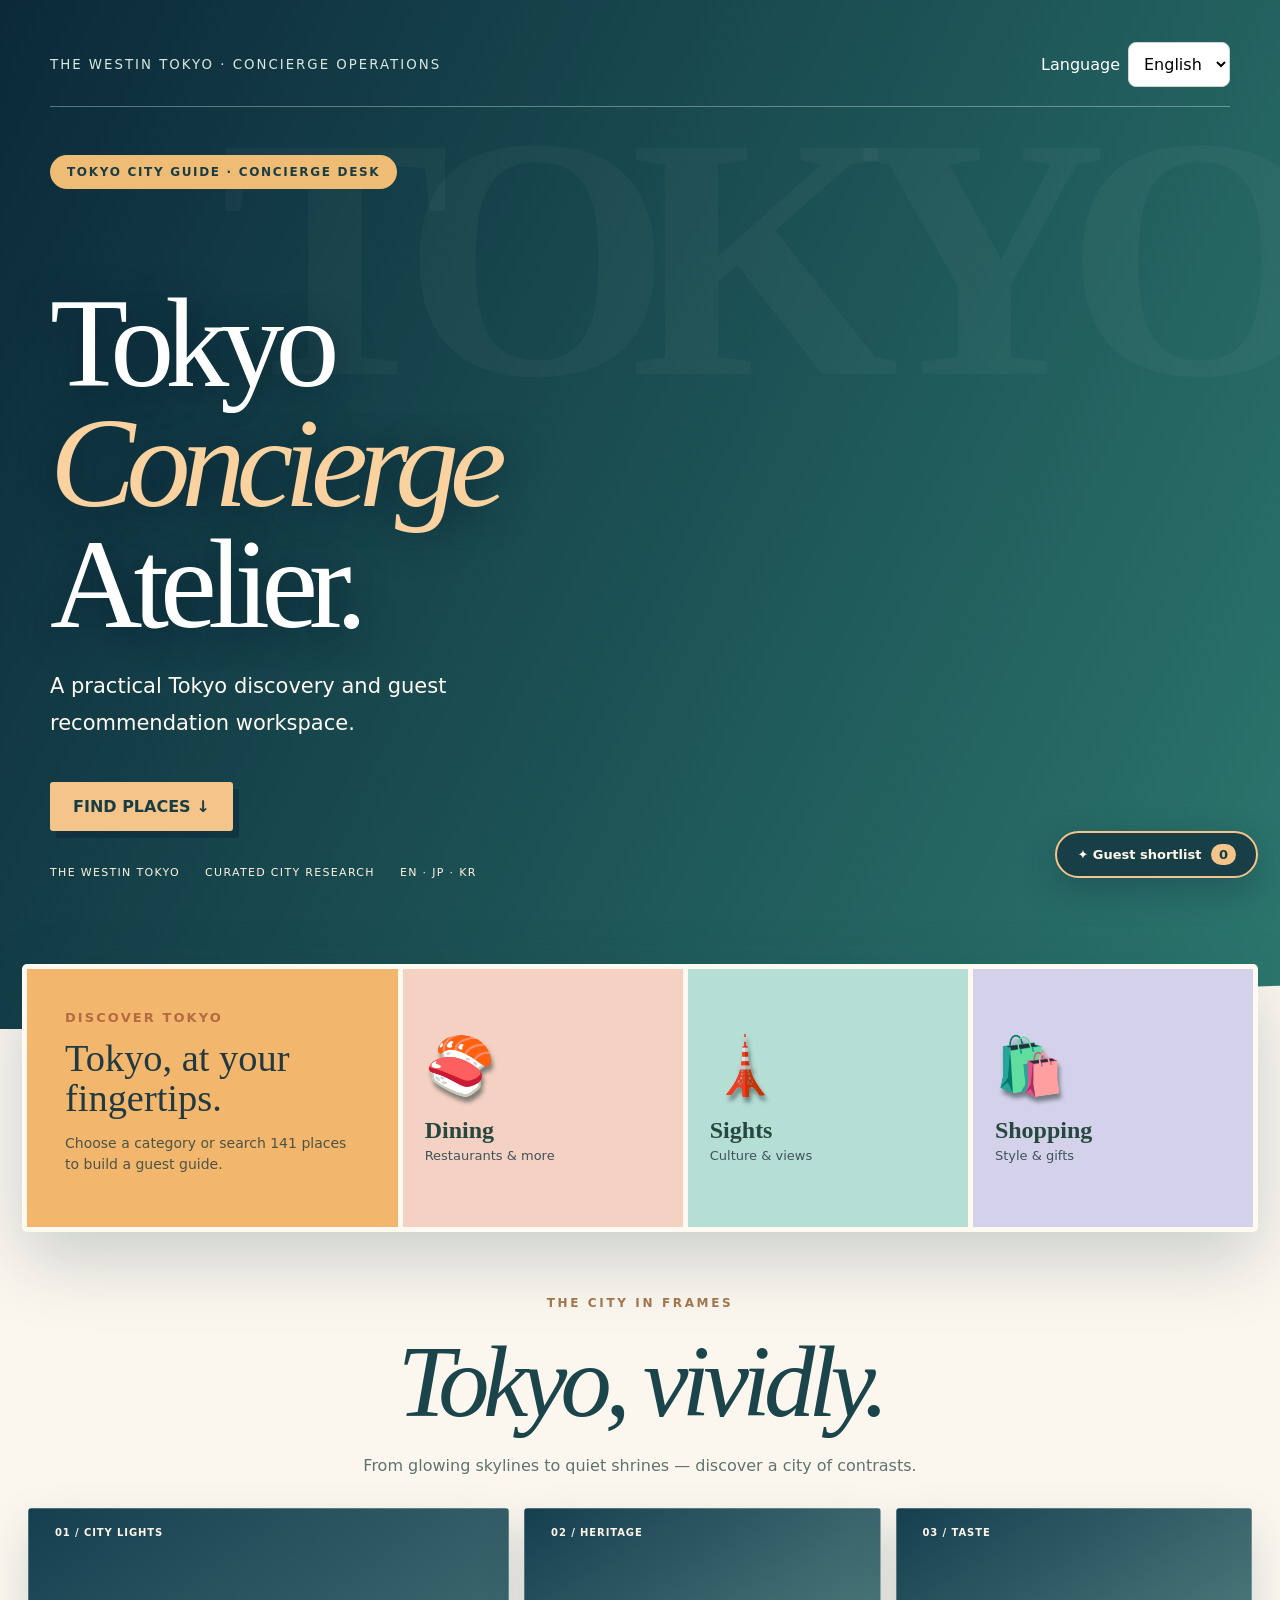
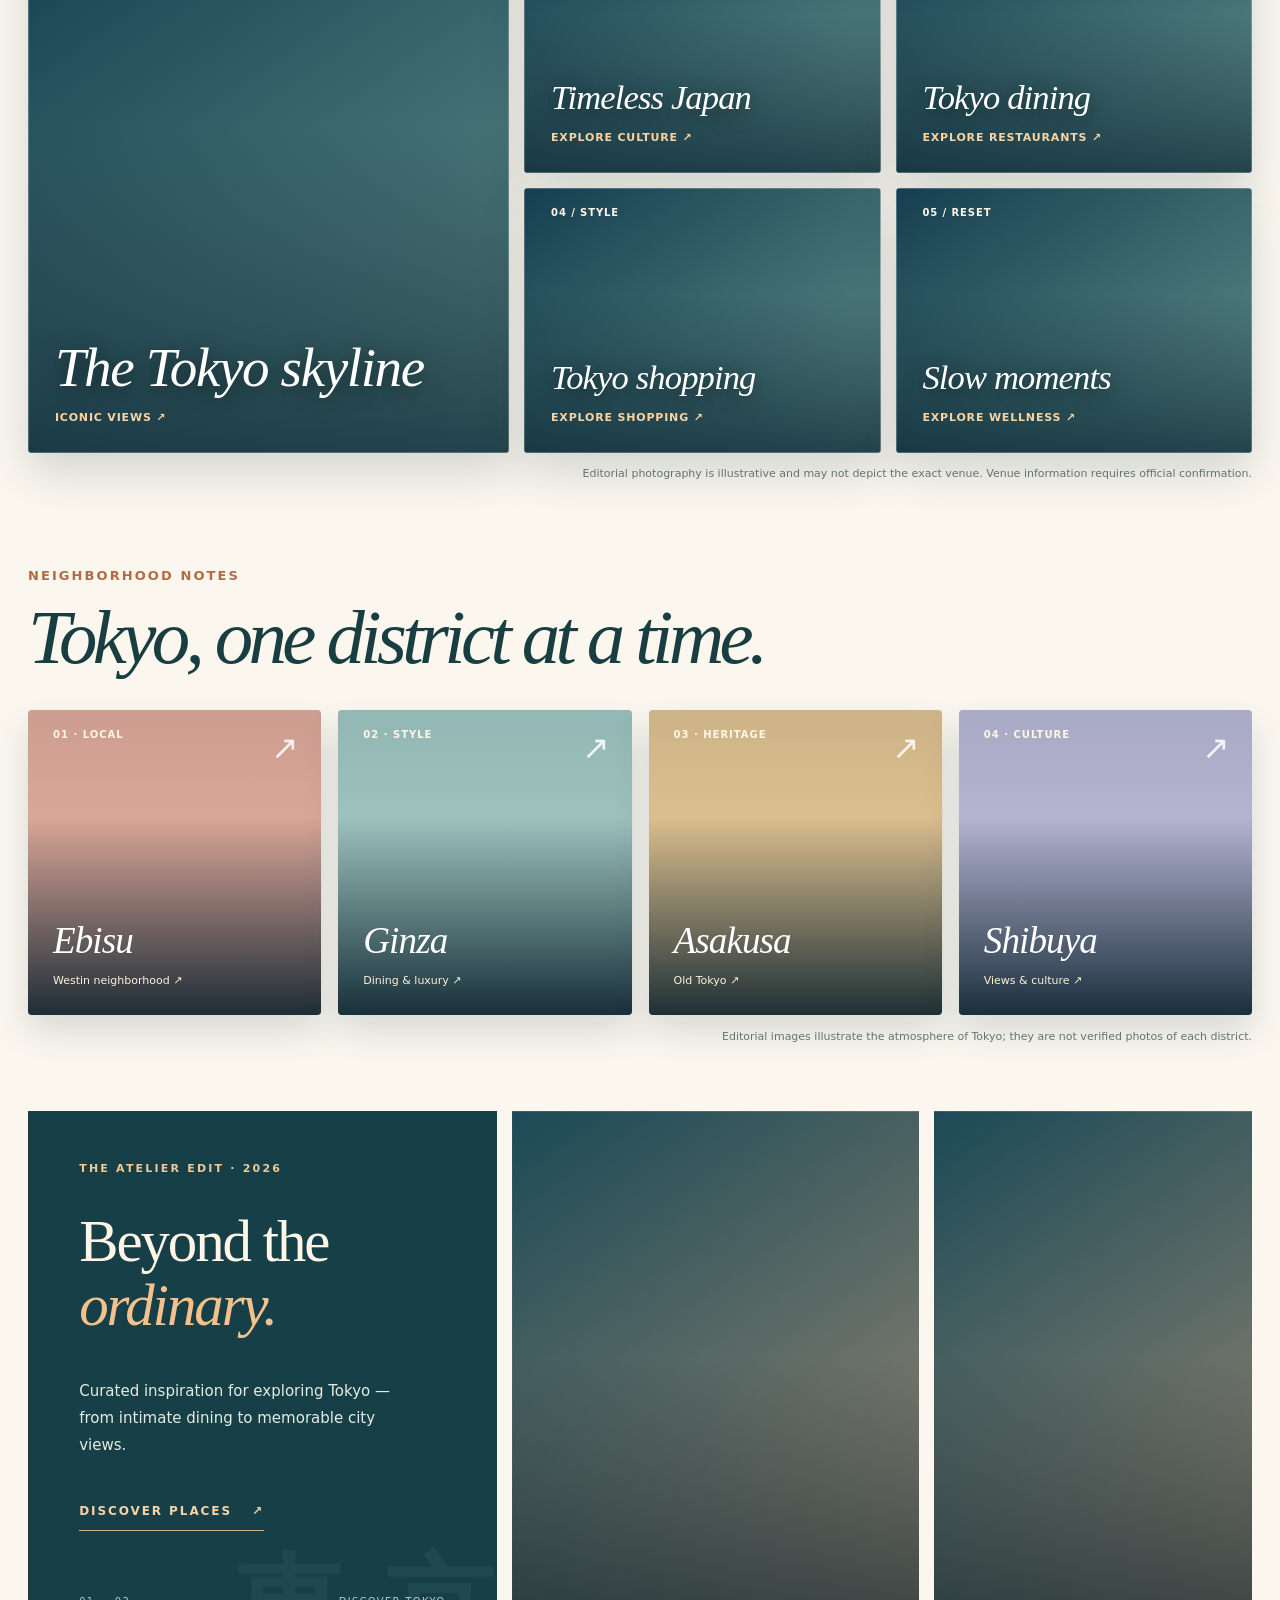
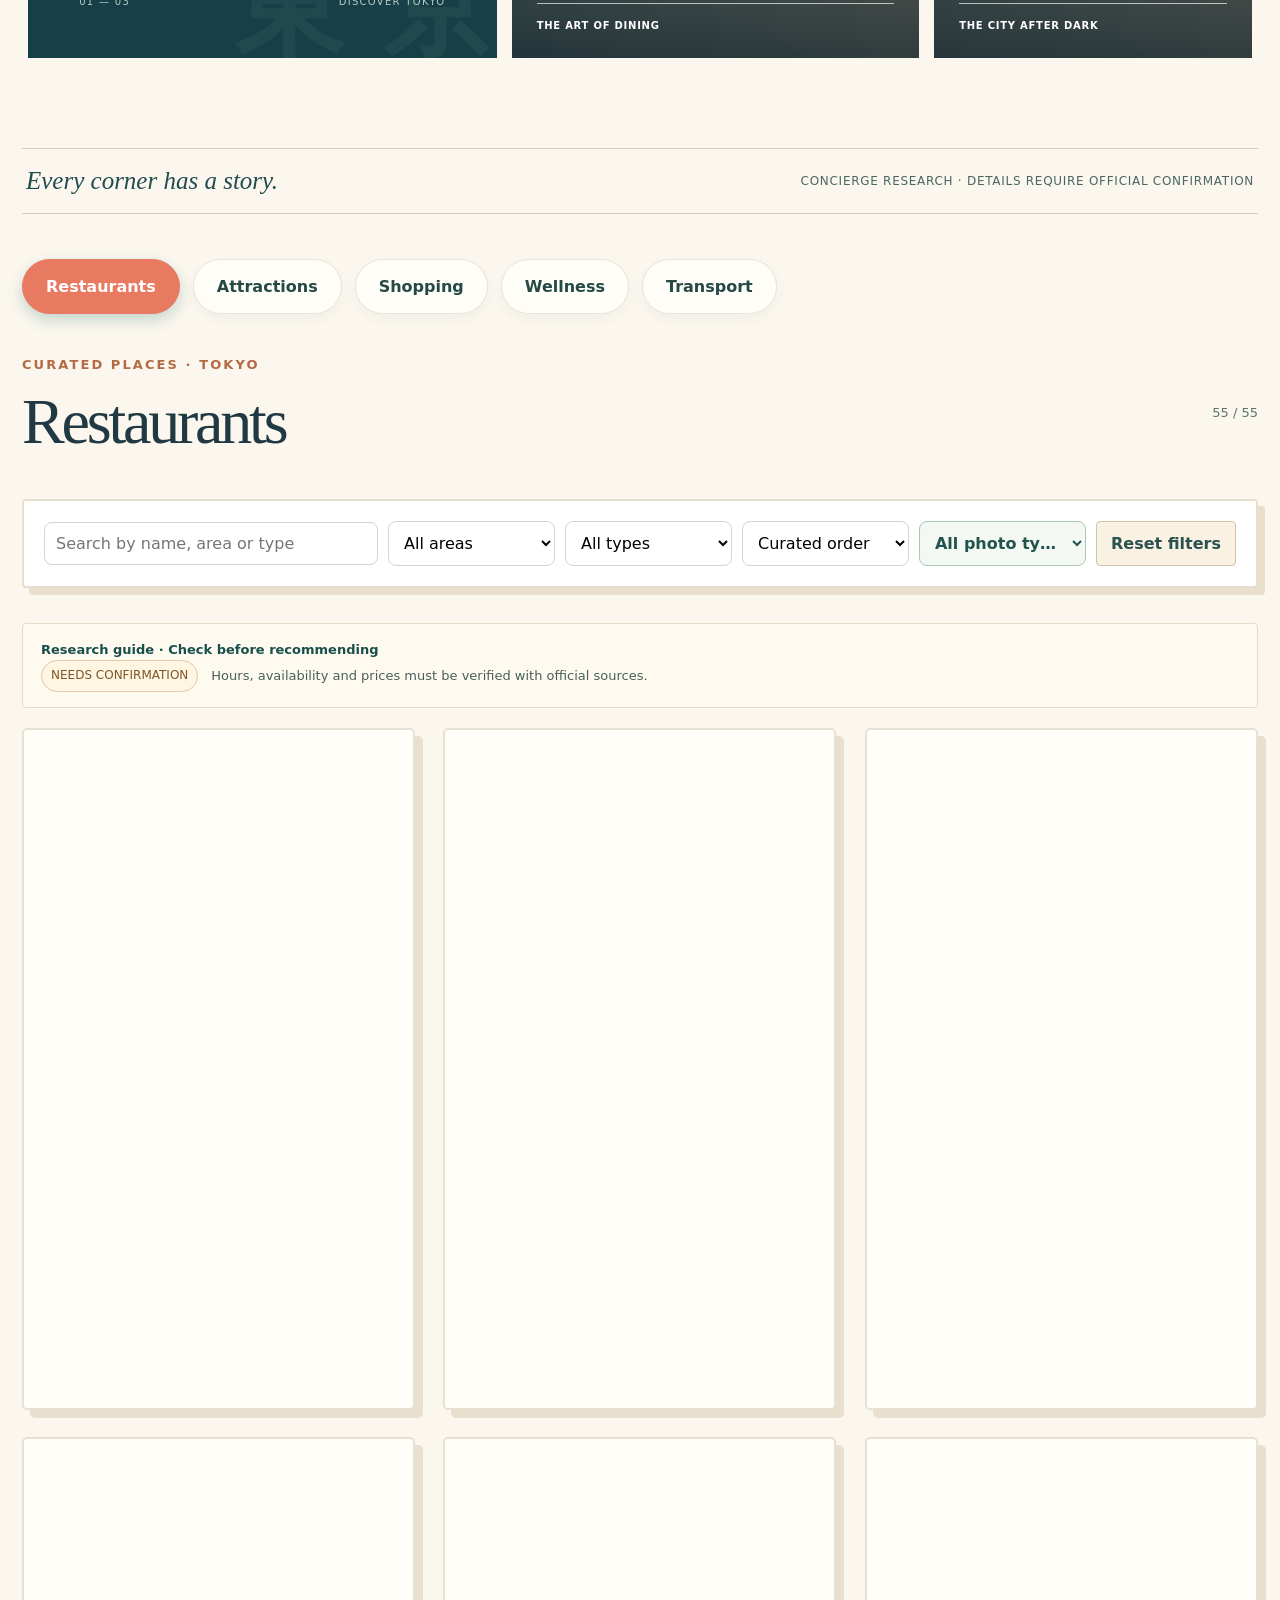
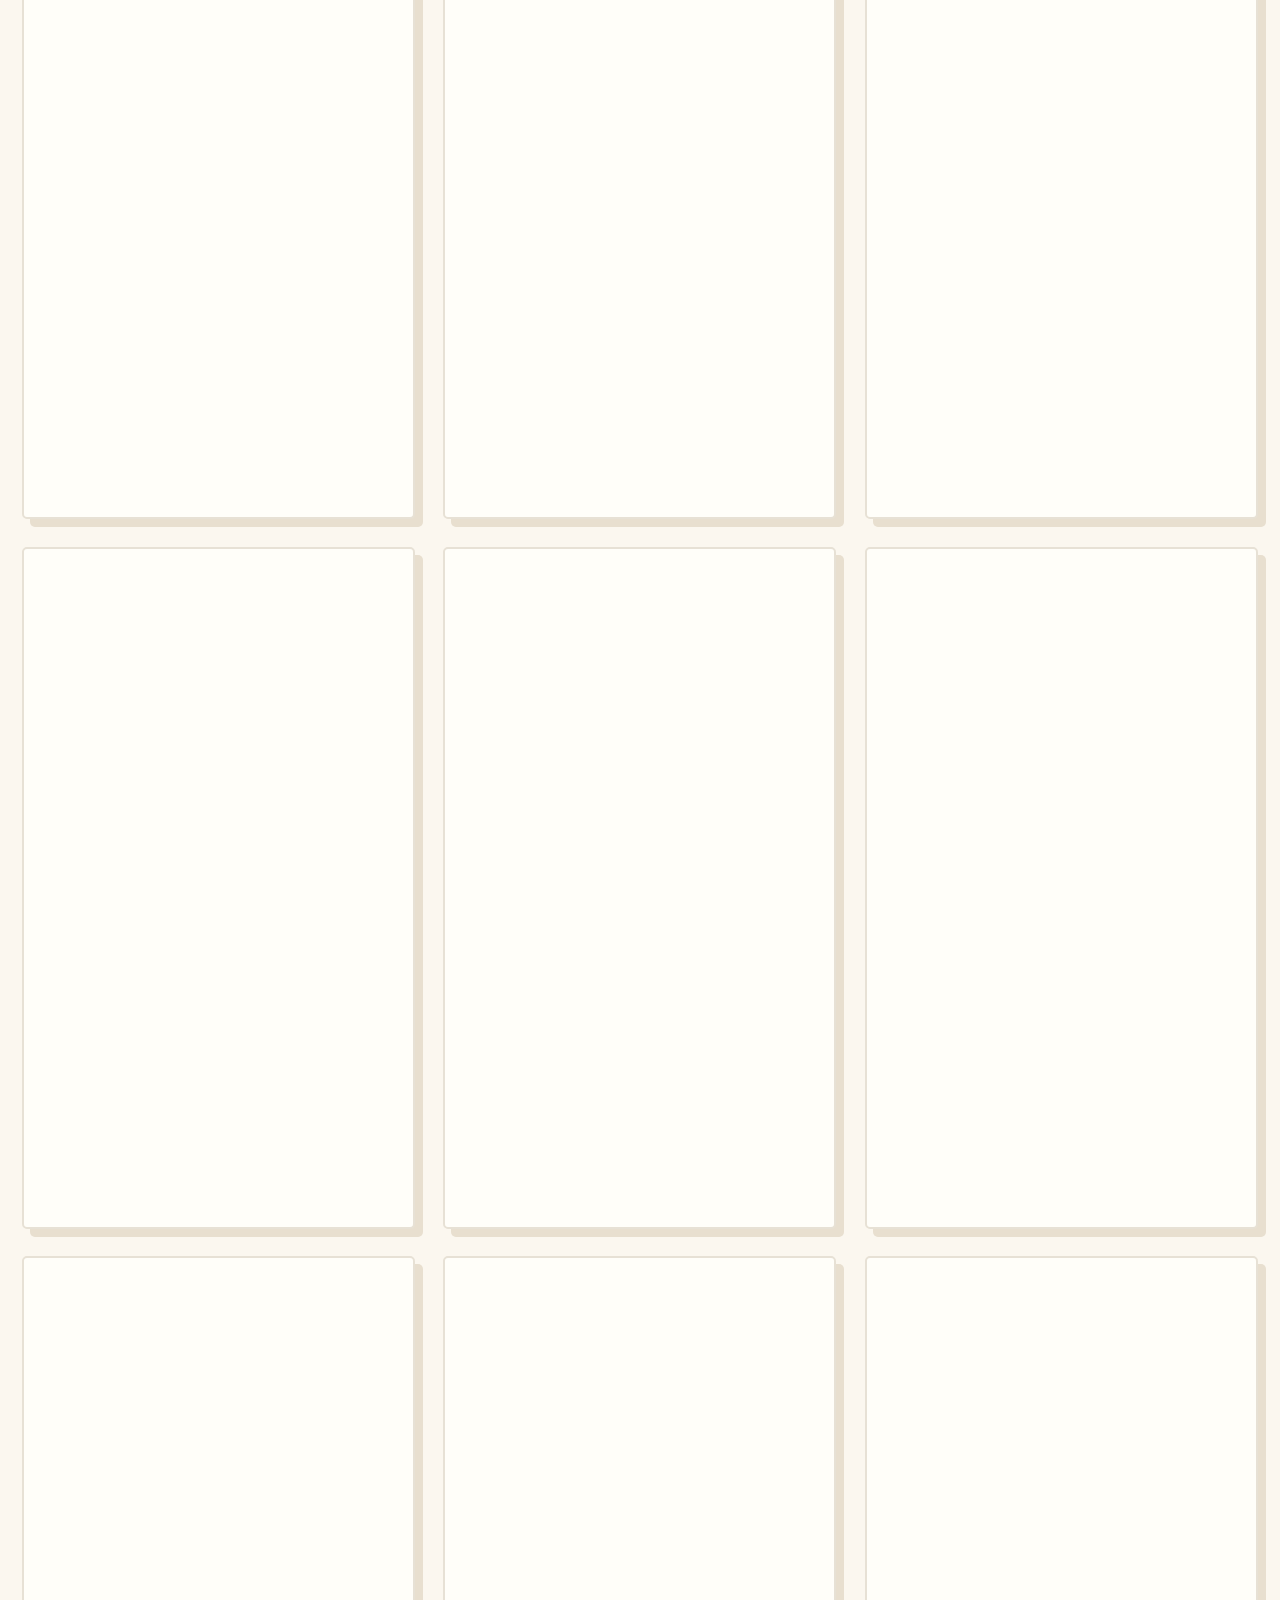
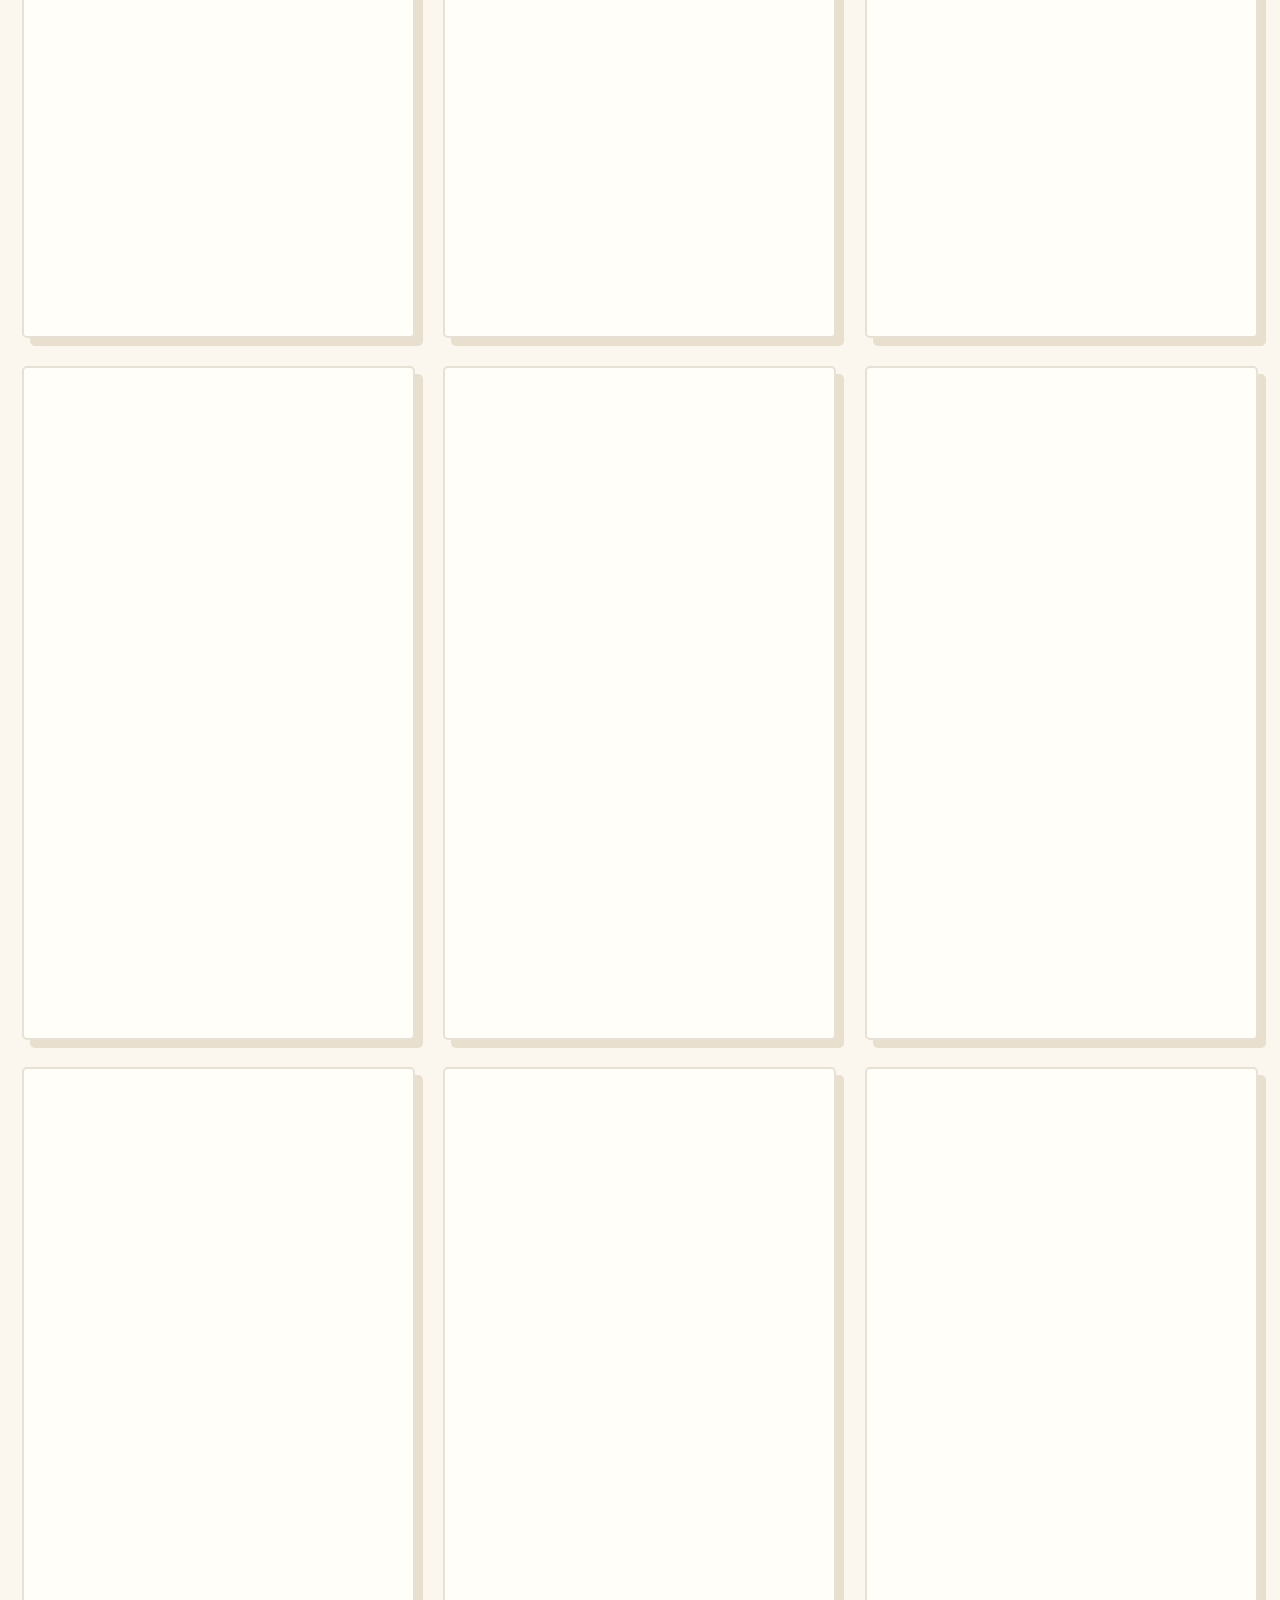
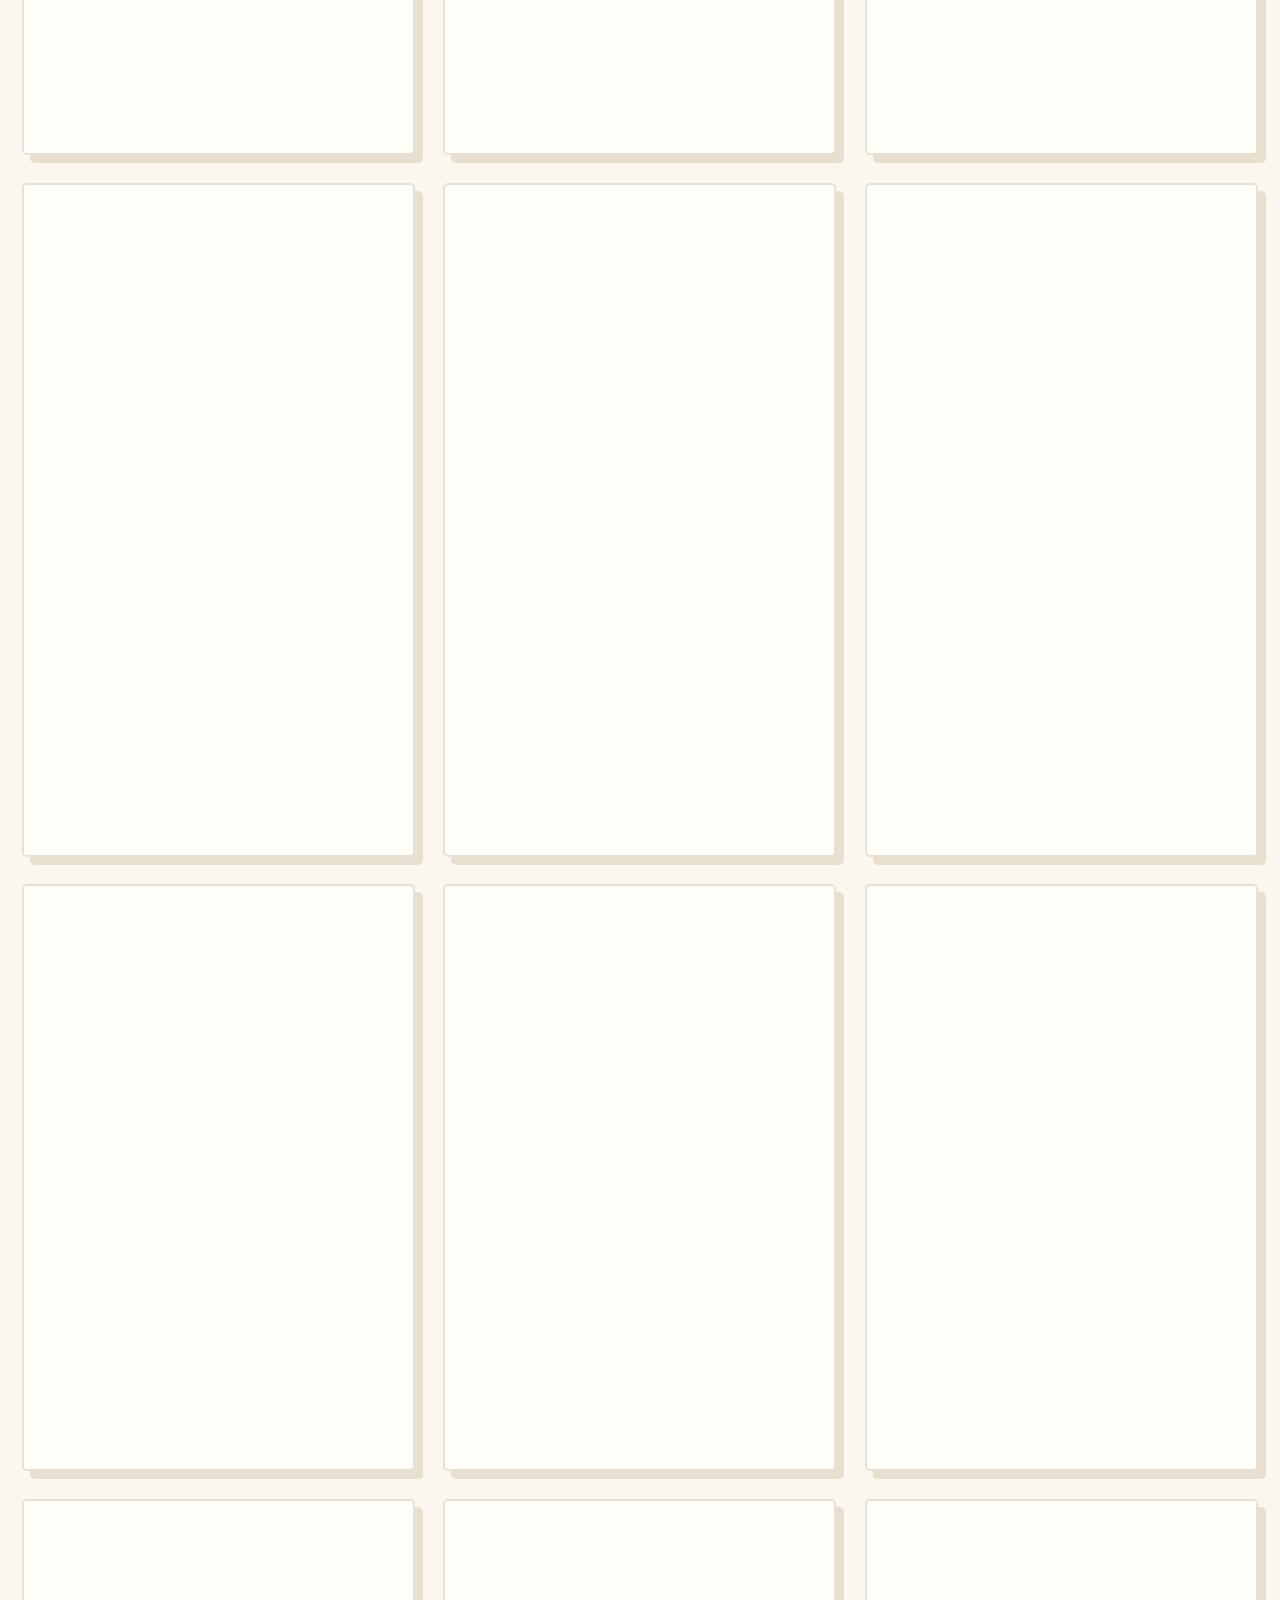
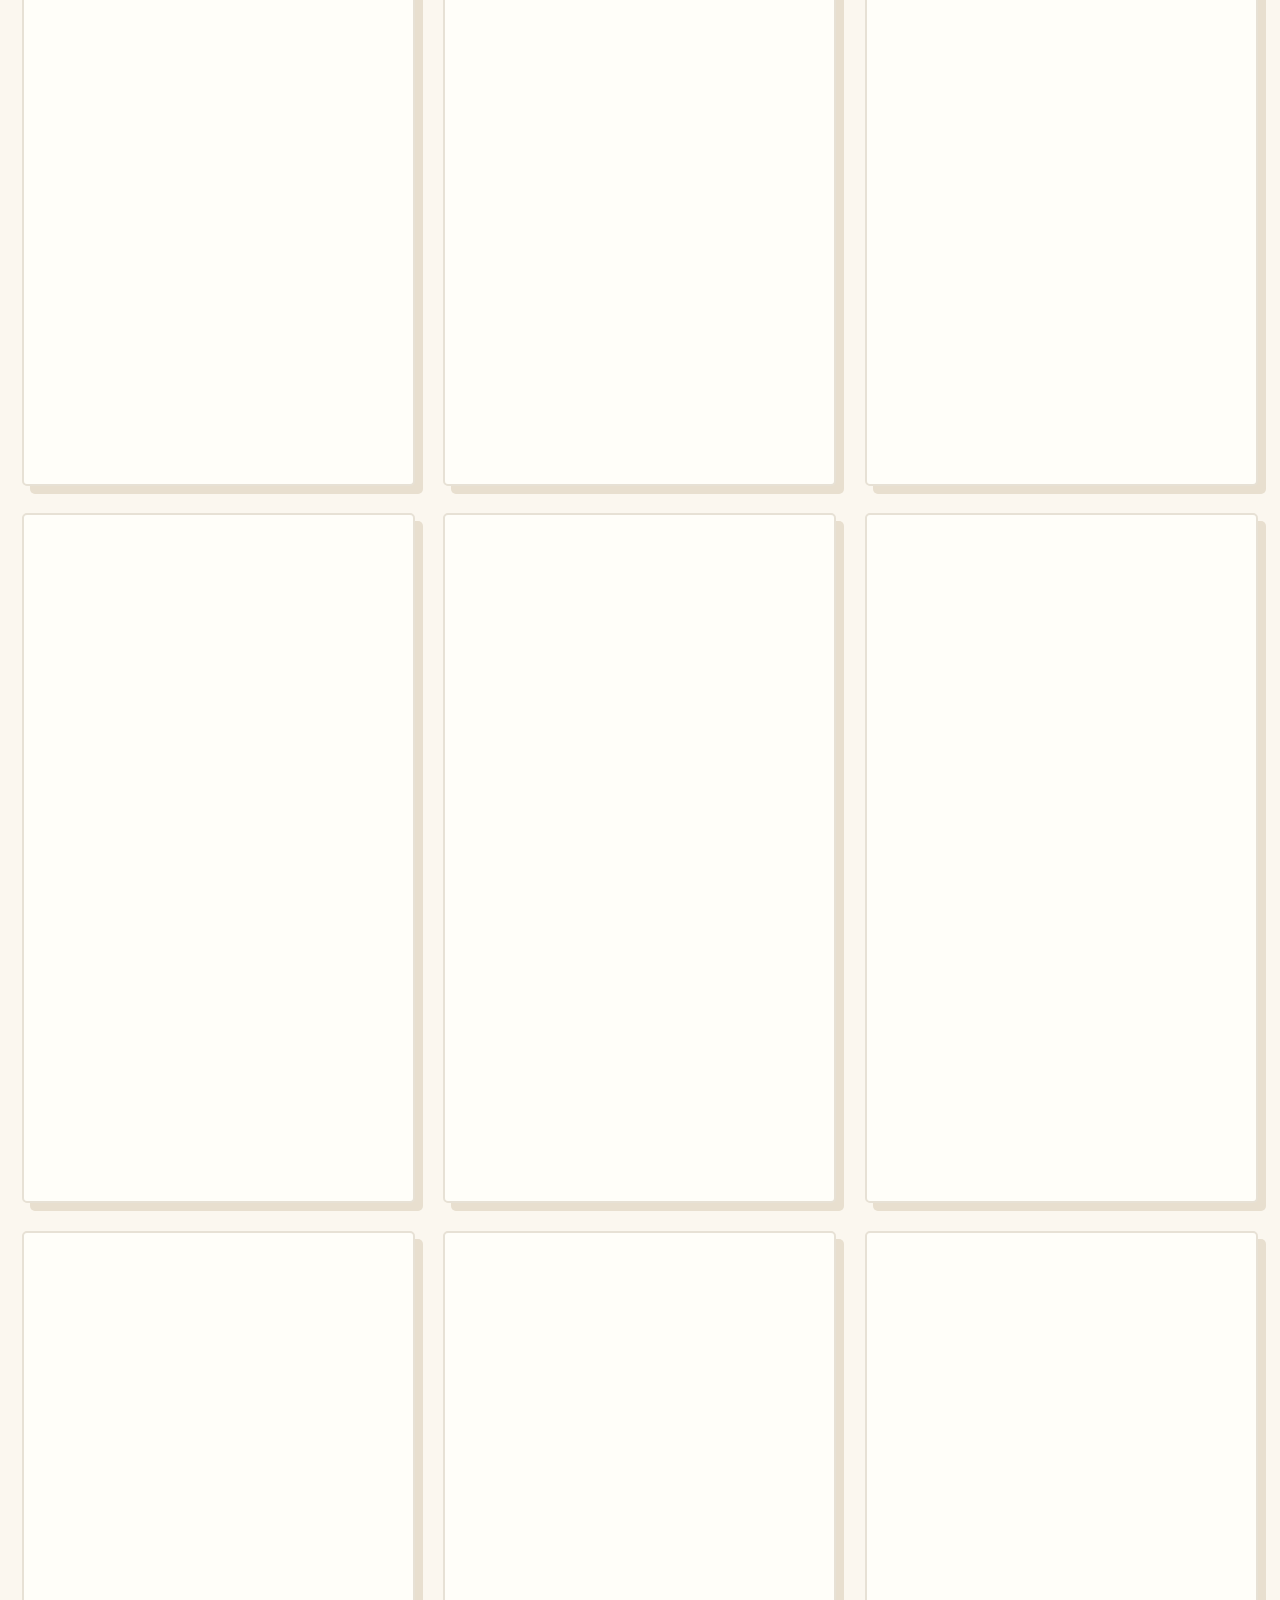
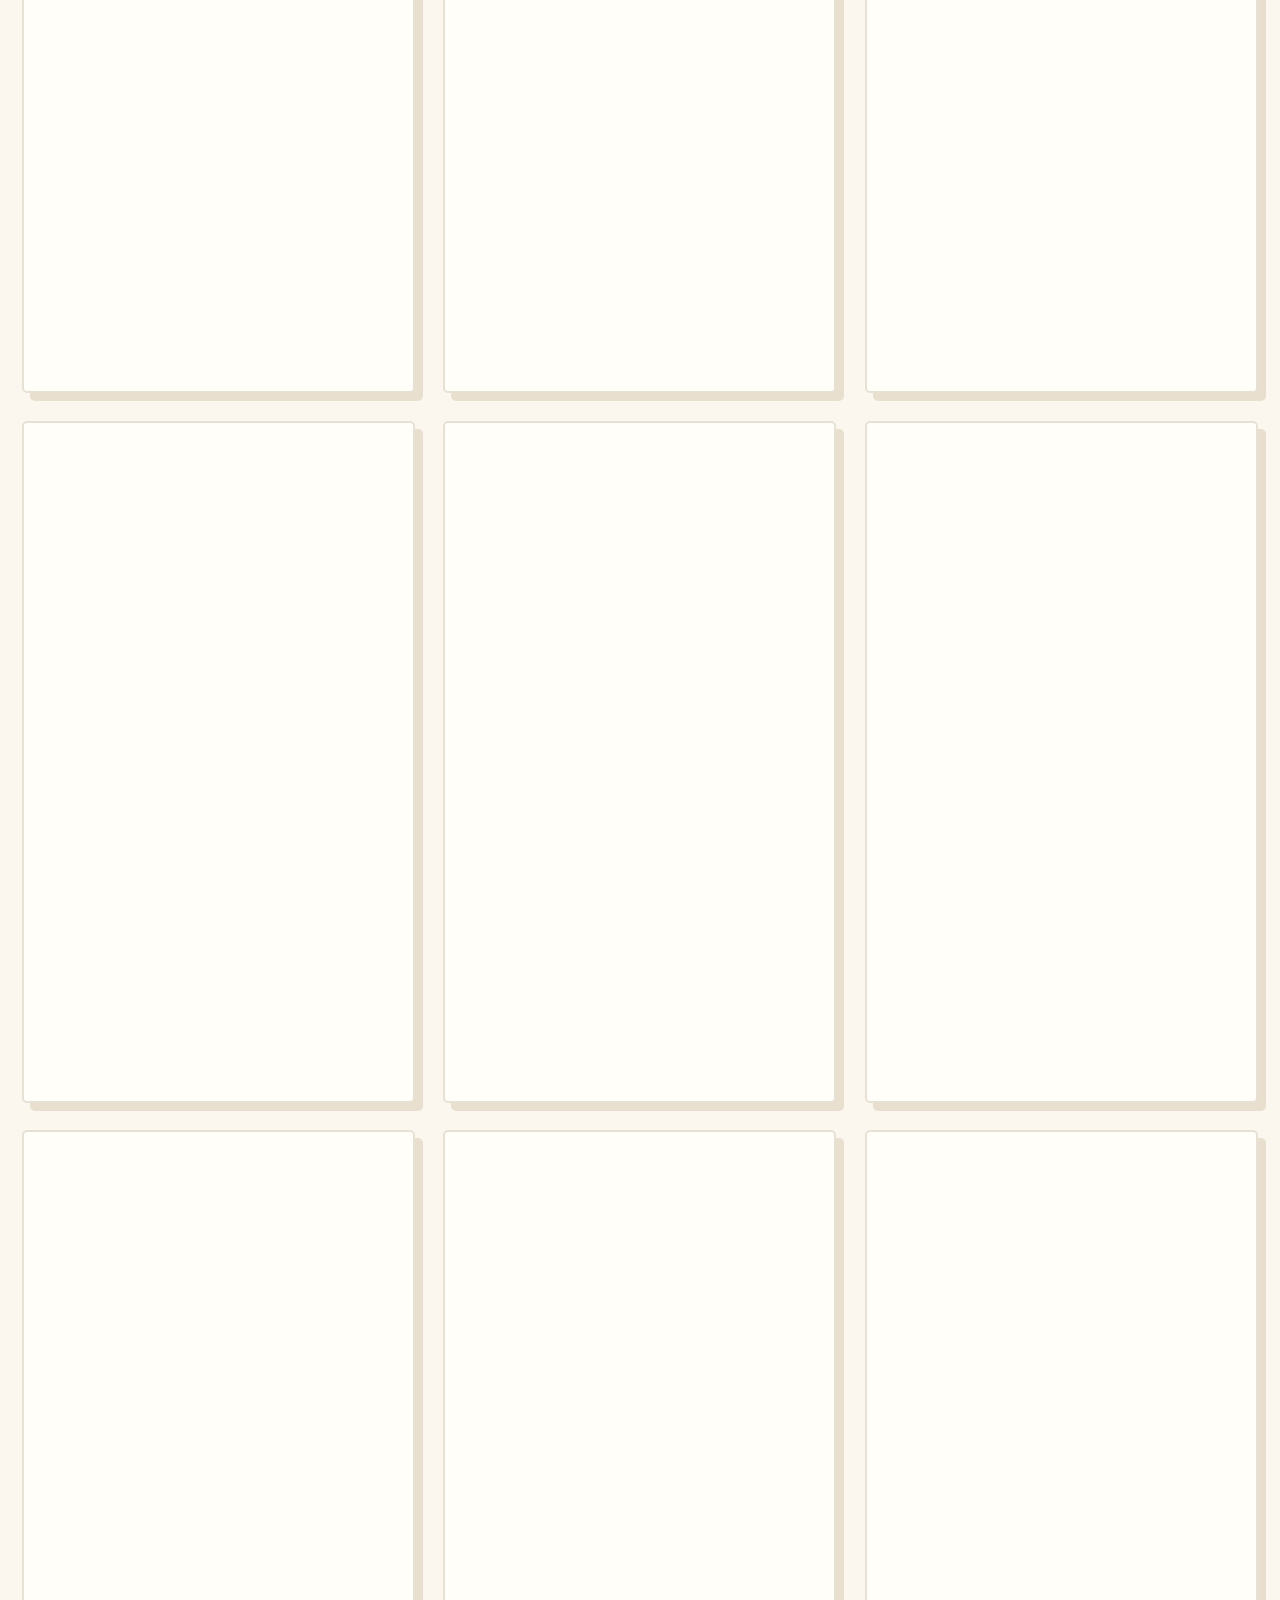
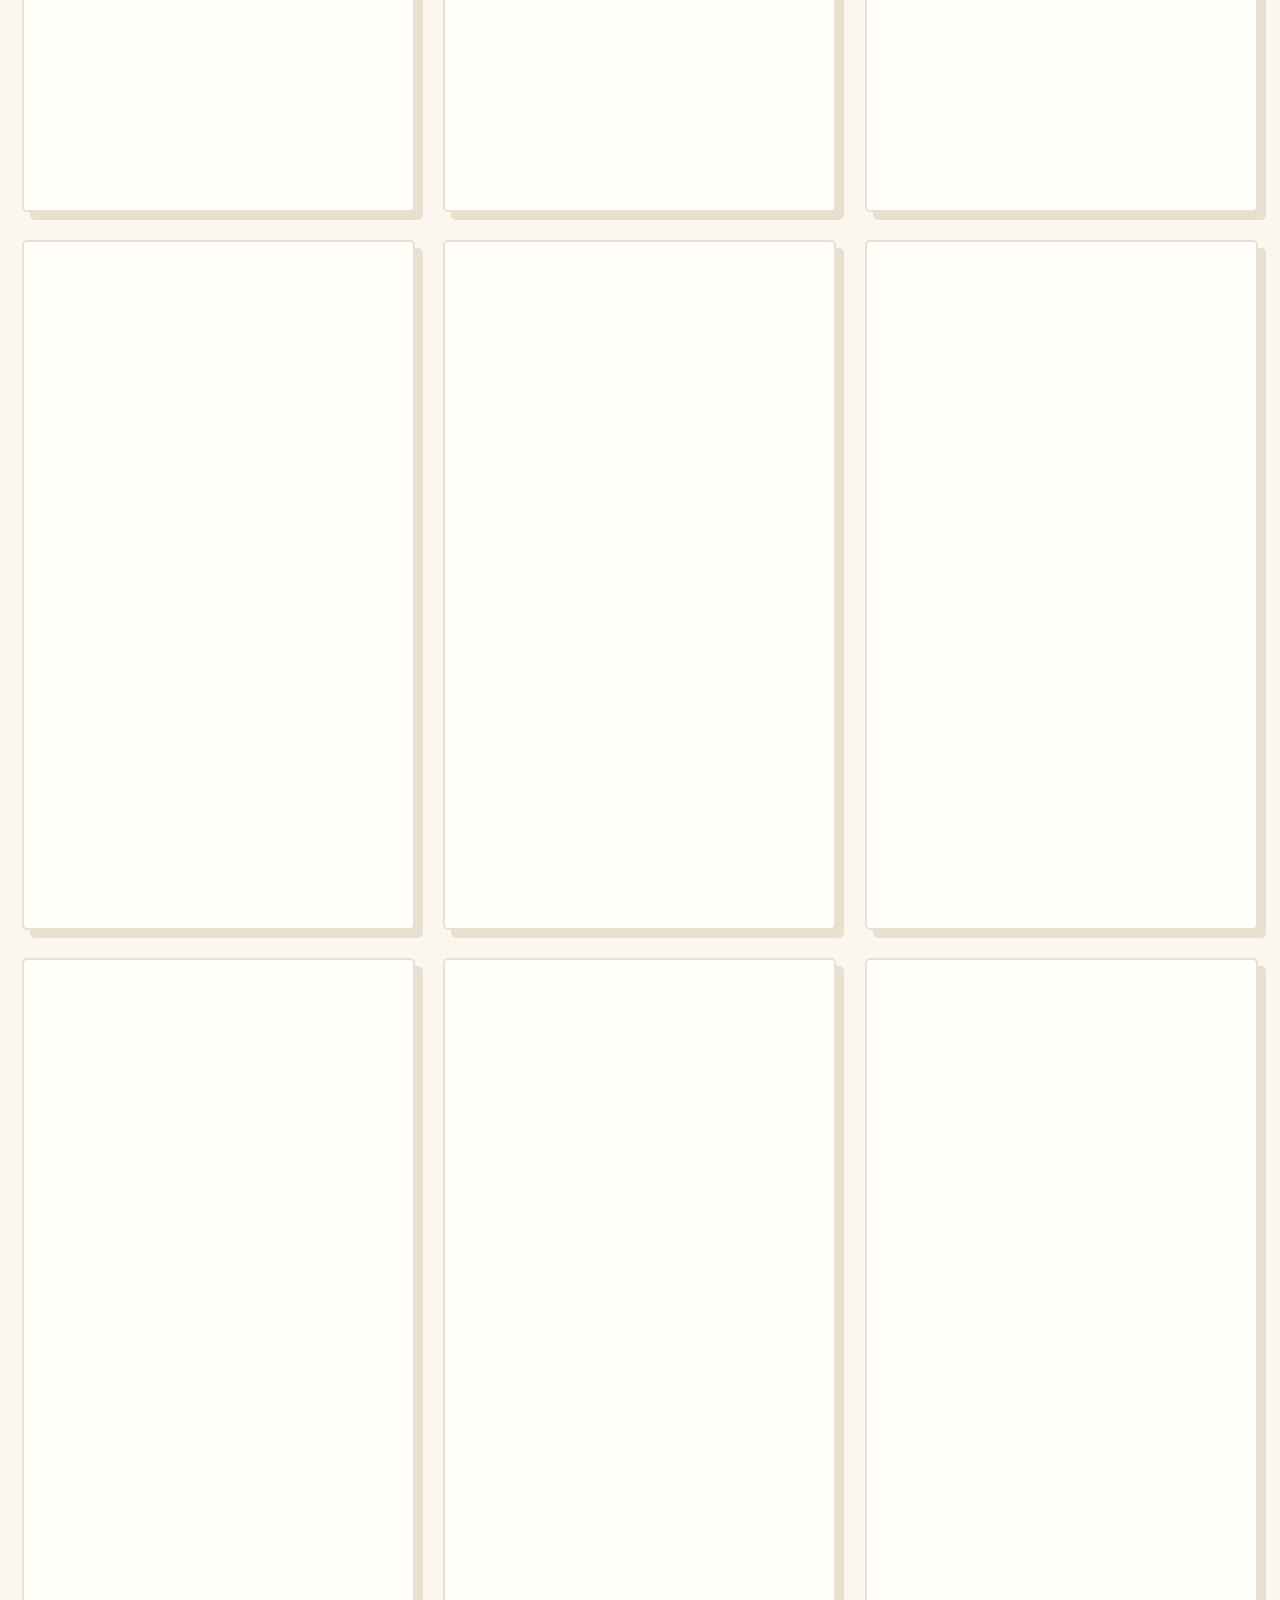
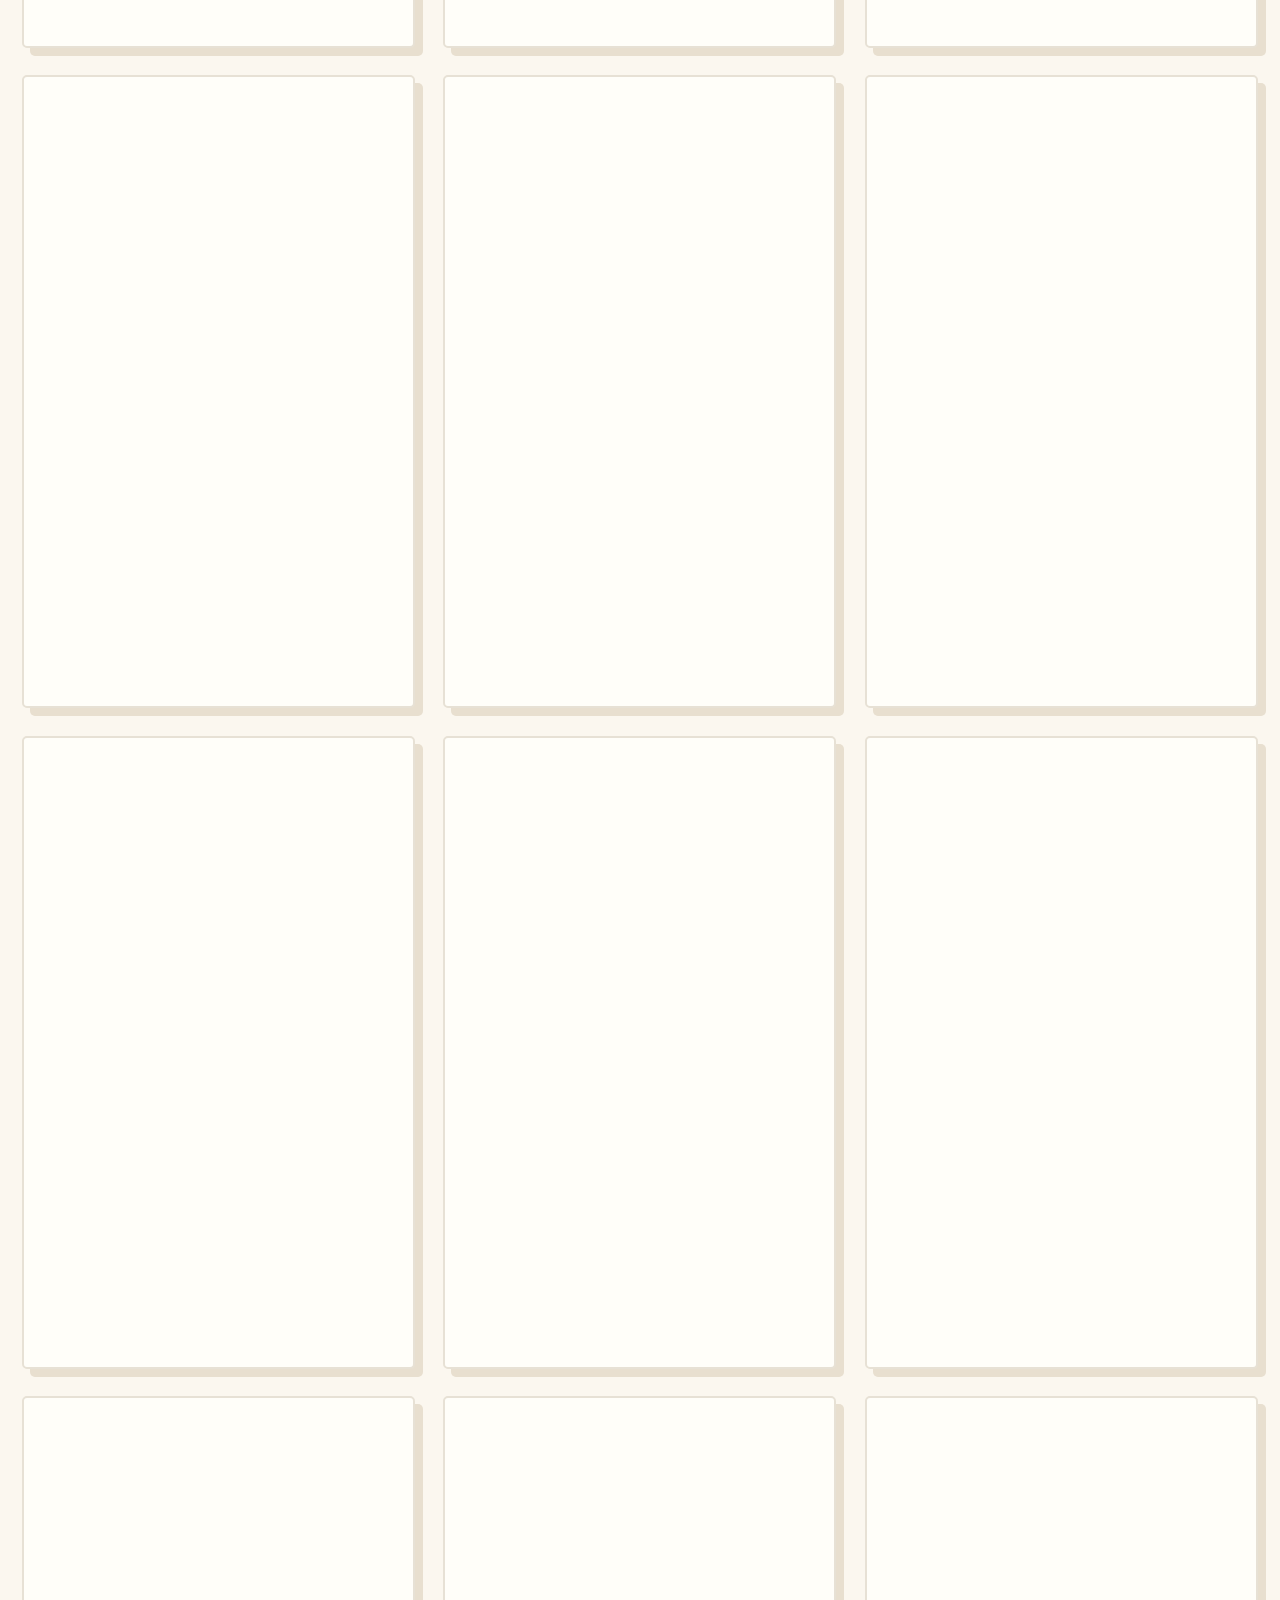
==== index.html @ c07ceb04 "feat(ai-trinity): add zero-cost EN/JA/KO manual review link (Draft Phase 6)" ====
<!doctype html>
<html lang="en"><head><meta charset="utf-8"><meta name="viewport" content="width=device-width,initial-scale=1"><meta http-equiv="Cache-Control" content="no-cache, no-store, must-revalidate"><meta name="theme-color" content="#173e3d"><meta name="description" content="Tokyo Concierge Atelier — an editorial research catalogue for Tokyo dining, attractions, shopping, wellness and transport. Venue details require independent confirmation."><meta name="color-scheme" content="light"><title>Tokyo Concierge Atelier | Westin Tokyo</title>
<link rel="stylesheet" href="assets/atelier.css?v=20261022-no-source-box"></head><body>
<a class="skip-link" href="#catalogPanel">Skip to places</a>
<header><div class="toolbar"><small>THE WESTIN TOKYO · CONCIERGE OPERATIONS</small><div class="right"><label for="language">Language</label><select id="language"><option value="en">English</option><option value="ja">日本語</option><option value="ko">한국어</option></select></div></div><div class="hero-kicker">TOKYO CITY GUIDE · CINEMATIC ATELIER 11.5 RC</div><h1>Tokyo<br><em>Concierge</em><br>Atelier.</h1><div class="hero-art" aria-hidden="true"><svg viewBox="0 0 560 250" xmlns="http://www.w3.org/2000/svg"><circle cx="440" cy="52" r="42" fill="#ffd78d" opacity=".95"/><path d="M0 230 Q110 195 200 229 T390 224 T560 230V250H0Z" fill="#0c514d"/><g fill="#d7efe0"><rect x="14" y="130" width="66" height="100" rx="4"/><rect x="86" y="112" width="58" height="118" rx="4"/><rect x="150" y="148" width="49" height="82" rx="4"/><rect x="355" y="135" width="80" height="95" rx="5"/><rect x="443" y="155" width="52" height="75" rx="5"/><rect x="505" y="125" width="46" height="105" rx="5"/></g><g fill="#78b7a5"><rect x="26" y="145" width="8" height="11"/><rect x="47" y="145" width="8" height="11"/><rect x="26" y="170" width="8" height="11"/><rect x="47" y="170" width="8" height="11"/><rect x="99" y="130" width="10" height="12"/><rect x="120" y="130" width="10" height="12"/><rect x="99" y="155" width="10" height="12"/><rect x="120" y="155" width="10" height="12"/><rect x="372" y="154" width="11" height="11"/><rect x="396" y="154" width="11" height="11"/><rect x="372" y="181" width="11" height="11"/><rect x="396" y="181" width="11" height="11"/></g><path d="M258 230V68l-12 0 12-28 12 28h-12M226 230l32-162 32 162M239 158h38M232 194h52M249 40l9-22 9 22" fill="none" stroke="#f6c478" stroke-width="8" stroke-linejoin="round"/><path d="M205 230h106M217 215h83" stroke="#f6c478" stroke-width="10"/><path d="M328 230V92l-13-12 13-10 13 10-13 12M305 230l23-138 23 138M313 166h31M318 126h21" stroke="#a6d8c9" fill="none" stroke-width="7"/><path d="M0 225 Q100 205 200 225 T400 220 T560 225" fill="none" stroke="#f6c478" stroke-width="5"/></svg></div><p id="subtitle">A practical Tokyo discovery and guest recommendation workspace.</p><a class="hero-cta" href="#catalogPanel">EXPLORE THE CITY ↗</a><div class="hero-micro"><span>THE WESTIN TOKYO</span><span>CURATED CITY RESEARCH</span><span>EN · JP · KR</span></div></header>
<section class="magazine-intro no-print" aria-label="Featured experiences"><div class="magazine-strip"><div class="magazine-lead"><span class="section-eyebrow">The city, curated</span><strong>Discover your Tokyo.</strong><p>Culture, cuisine and hidden corners — a concierge's selection.</p></div><button class="magazine-tile" data-cat="restaurant"><span class="emoji">🍣</span><span><b>Fine Dining</b><small>Sushi &amp; beyond</small></span></button><button class="magazine-tile" data-cat="attraction"><span class="emoji">🗼</span><span><b>Iconic Tokyo</b><small>Culture &amp; views</small></span></button><button class="magazine-tile" data-cat="shopping"><span class="emoji">🛍️</span><span><b>City Shopping</b><small>Design &amp; luxury</small></span></button></div></section>
<section class="cinematic-gallery no-print" aria-label="Tokyo visual stories"><div class="cinematic-heading"><span>THE CITY IN FRAMES</span><h2>Tokyo, vividly.</h2><p>From glowing skylines to quiet shrines — discover a city of contrasts.</p></div><div class="cinematic-grid"><a class="cinematic-photo cinematic-large" href="#catalogPanel" data-feature="attraction" style="--photo:url('https://images.unsplash.com/photo-1540959733332-eab4deabeeaf?w=1400&q=85&auto=format&fit=crop')"><span class="photo-number">01 / CITY LIGHTS</span><strong>The Tokyo skyline</strong><small>ICONIC VIEWS ↗</small></a><a class="cinematic-photo" href="#catalogPanel" data-feature="attraction" style="--photo:url('https://images.unsplash.com/photo-1493976040374-85c8e12f0c0e?w=900&q=85&auto=format&fit=crop')"><span class="photo-number">02 / HERITAGE</span><strong>Timeless Japan</strong><small>EXPLORE CULTURE ↗</small></a><a class="cinematic-photo" href="#catalogPanel" data-feature="restaurant" style="--photo:url('https://images.unsplash.com/photo-1579871494447-9811cf80d66c?w=900&q=85&auto=format&fit=crop')"><span class="photo-number">03 / TASTE</span><strong>Tokyo dining</strong><small>EXPLORE RESTAURANTS ↗</small></a><a class="cinematic-photo cinematic-extra" href="#catalogPanel" data-feature="shopping" style="--photo:url('https://images.unsplash.com/photo-1483985988355-763728e1935b?w=900&q=82&auto=format&fit=crop')"><span class="photo-number">04 / STYLE</span><strong>Tokyo shopping</strong><small>EXPLORE SHOPPING ↗</small></a><a class="cinematic-photo cinematic-extra" href="#catalogPanel" data-feature="wellness" style="--photo:url('https://images.unsplash.com/photo-1540555700478-4be289fbecef?w=900&q=82&auto=format&fit=crop')"><span class="photo-number">05 / RESET</span><strong>Slow moments</strong><small>EXPLORE WELLNESS ↗</small></a></div><p class="photo-disclaimer">Editorial photography is illustrative and may not depict the exact venue. Venue information requires official confirmation.</p></section>
<section class="area-explore no-print" aria-label="Explore by neighborhood"><span class="section-eyebrow">NEIGHBORHOOD NOTES</span><h2>Tokyo, one district at a time.</h2><div class="districts"><button class="district district-ebisu" data-area="Ebisu"><span class="district-index">01 · LOCAL</span><strong>Ebisu</strong><small>Westin neighborhood ↗</small></button><button class="district district-ginza" data-area="Ginza"><span class="district-index">02 · STYLE</span><strong>Ginza</strong><small>Dining &amp; luxury ↗</small></button><button class="district district-asakusa" data-area="Asakusa"><span class="district-index">03 · HERITAGE</span><strong>Asakusa</strong><small>Old Tokyo ↗</small></button><button class="district district-shibuya" data-area="Shibuya"><span class="district-index">04 · CULTURE</span><strong>Shibuya</strong><small>Views &amp; culture ↗</small></button></div><p class="area-photo-note">Editorial images illustrate the atmosphere of Tokyo; they are not verified photos of each district.</p></section>
<section class="story-feature no-print" aria-label="Tokyo editorial collection"><div class="story-copy"><span class="story-overline">THE ATELIER EDIT · 2026</span><h2>Beyond the<br><em>ordinary.</em></h2><p>Curated inspiration for exploring Tokyo — from intimate dining to memorable city views.</p><a href="#catalogPanel" data-feature="restaurant" class="story-link">DISCOVER PLACES <span aria-hidden="true">↗</span></a><div class="story-rule"><span>01 — 03</span><span>DISCOVER TOKYO</span></div></div><div class="story-image story-image-one"><span>THE ART OF DINING</span></div><div class="story-image story-image-two"><span>THE CITY AFTER DARK</span></div></section>
<section class="atelier-note no-print"><div class="atelier-note-inner"><strong>Every corner has a story.</strong><span>CONCIERGE RESEARCH · DETAILS REQUIRE OFFICIAL CONFIRMATION</span></div></section>
<div id="interactionStatus" class="interaction-status no-print" role="status" aria-live="polite" aria-atomic="true"></div>
<main><nav class="tabs no-print" id="tabs" aria-label="Place categories"></nav>
<section class="panel" id="catalogPanel"><div class="toolbar"><div><span class="section-eyebrow">CURATED PLACES · TOKYO</span><h2 id="sectionTitle">Discover Tokyo</h2><p id="sectionDesc" class="muted"></p></div><span id="count" class="stat" role="status" aria-live="polite" aria-atomic="true"></span></div><div class="filters"><input id="query" aria-label="Search" placeholder="Search by name, area or type"><select id="area" aria-label="Area"></select><select id="type" aria-label="Type"></select><select id="sort" aria-label="Sort places"><option value="default">Curated order</option><option value="name">Name A–Z</option><option value="area">Area A–Z</option></select><select id="photoFilter" aria-label="Photo availability"><option value="all">All visuals</option><option value="photo">Places with photos</option><option value="venue">Photos (exclude host-building exteriors)</option><option value="building">Host building exteriors</option><option value="source">Places with source links</option></select><button class="filter-reset" id="resetFilters" type="button">Reset filters</button></div><div class="photo-quickbar no-print" id="photoQuickbar" role="group" aria-label="Quick photo filters"><button type="button" data-photo-quick="all" aria-pressed="true">All places</button><button type="button" data-photo-quick="venue" aria-pressed="false">Venue photos</button><button type="button" data-photo-quick="building" aria-pressed="false">Building exteriors</button><button type="button" data-photo-quick="source" aria-pressed="false">Photo sources</button></div><div class="source-explainer"><strong>Research catalogue · Verification required</strong><div class="status-key"><span class="pill">NEEDS CONFIRMATION</span><span>Official links are reference starting points, not evidence of current availability or opening hours.</span></div></div><div id="cards" class="cards" aria-label="Filtered places"></div></section>
<section class="panel"><div class="toolbar"><h2 id="shortlistTitle" aria-live="polite"></h2><div class="right no-print"><button class="mini" id="share">Copy guide link</button><button class="mini" id="print">Print guide</button><button class="mini" id="download">Export CSV</button><button class="mini" id="clear">Clear</button></div></div><p id="csvDownloadFallback" class="csv-download-fallback no-print hidden" role="status"><span id="csvFallbackText">If the download does not start:</span> <a id="csvDirectDownload" download="tokyo-concierge-shortlist.csv" href="#">Open CSV file ↓</a></p><p id="shortlistNote" class="muted">Only confirmed venue details should be shared as facts with guests.</p><p class="shortlist-help no-print">Share a selection of public places by link. No guest name, reservation details or payment information is included.</p><div class="print-brand">TOKYO CONCIERGE ATELIER · GUEST GUIDE</div><div id="guide" aria-label="Selected guest recommendations"></div></section>
<section class="panel no-print"><h2 id="hotelTitle">Return to The Westin Tokyo</h2><p><strong>The Westin Tokyo</strong><br>1-4-1 Mita, Meguro-ku, Tokyo 153-8580<br>〒153-8580 東京都目黒区三田1-4-1</p><p>Taxi: <strong>ウェスティンホテル東京までお願いします。</strong></p><div class="notice" id="disclaimer">Research catalogue, not a booking system. Hours, availability, pricing, age policies, cancellations, accessibility and seasonal dates must be checked with official sources. Map links are searches, not verified directions. Do not enter guest personal or payment data.</div></section>
</main><button class="shortlist-sticky no-print" id="shortlistJump" type="button">✦ Guest shortlist <span id="shortlistBadge">0</span></button><dialog class="photo-viewer" id="photoDialog" aria-labelledby="photoTitle"><div class="photo-viewer-head"><h2 id="photoTitle"></h2><button type="button" id="photoClose" aria-label="Close photo">×</button></div><img id="photoLarge" alt=""><div class="photo-viewer-caption"><p id="photoContext"></p><p id="photoStatus" role="status"></p><div id="photoAttribution"></div></div></dialog><dialog class="detail-dialog" id="detailDialog" aria-labelledby="detailName"><div class="detail-head"><button class="detail-close" id="detailClose" aria-label="Close">×</button><span class="section-eyebrow" style="color:#f5ce90">TOKYO · CONCIERGE ATELIER</span><h2 id="detailName"></h2><p id="detailJapanese"></p></div><div class="detail-body"><p id="detailSummary"></p><div class="detail-grid"><div class="detail-cell"><small>AREA</small><strong id="detailArea"></strong></div><div class="detail-cell"><small>CATEGORY</small><strong id="detailType"></strong></div></div><div class="detail-notice" id="detailNotice"></div><div class="detail-source" id="detailSource"></div><div class="actions" id="detailActions"></div></div></dialog><div class="footer">Tokyo Concierge Atelier · The Westin Tokyo concierge research · Cinematic Atelier 11.5 RC · Updated 2026-10-18<div class="site-footer-links"><a href="#catalogPanel">Explore</a><a href="#guide">Guest shortlist</a><a href="docs/ai-trinity-manual-preview.html">AI Trinity · Manual Review</a><a href="https://www.marriott.com/en-us/hotels/tyowi-the-westin-tokyo/overview/" target="_blank" rel="noopener noreferrer">The Westin Tokyo</a></div></div>
<script src="assets/atelier-catalog.js?v=20261021-b"></script>
<script src="assets/atelier-sources.js?v=20261021-b"></script>
<script src="assets/atelier-media.js?v=20261021-b"></script>
<script src="assets/atelier-image-policy.js?v=20261023-photo-status"></script>
<script src="assets/atelier-manual-photos.js?v=20261022-manual-photos"></script>
<script src="assets/atelier-illustration.js?v=20261022-manual-photos"></script>
<script src="assets/atelier-search.js?v=20261021-a"></script>
<script src="assets/atelier-i18n.js?v=20261021-a"></script>
<script src="assets/atelier-common.js?v=20261021-c"></script>
<script src="assets/atelier-guidance.js?v=20261021-c"></script>
<script src="assets/atelier-catalog-additions.js?v=20261022-additions-10"></script>
<script src="assets/atelier-state.js?v=20261021-f"></script>
<script src="assets/atelier-editorial.js?v=20261021-d"></script>
<script src="assets/atelier-count-sync.js?v=20261023-count-sync"></script>
<script src="assets/atelier-render.js?v=20261021-d"></script>
<script src="assets/atelier-export.js?v=20261021-e"></script>
<script src="assets/atelier-app.js?v=20261021-e"></script></body></html>
---- assets/atelier.css ----
:root{font-family:system-ui,-apple-system,"Noto Sans JP",sans-serif;color:#203c3b;background:#f5f6f2}*{box-sizing:border-box}body{margin:0}button,input,select{font:inherit}button{cursor:pointer}header{background:linear-gradient(125deg,#163b40,#396c62);color:#fff;padding:34px max(18px,calc((100vw - 1180px)/2))}header small{letter-spacing:.15em;color:#d9e9df}header h1{font-family:Georgia,serif;font-size:clamp(32px,5vw,56px);font-weight:400;margin:10px 0}header p{line-height:1.6;max-width:700px}main{max-width:1180px;margin:24px auto;padding:0 16px}.toolbar{display:flex;gap:8px;flex-wrap:wrap;justify-content:space-between;align-items:center}.tabs{display:flex;flex-wrap:wrap;gap:8px;margin:16px 0}.tab{background:#e6ede9;color:#254945;padding:10px 14px;border-radius:8px;border:1px solid #d4e0db}.tab.active{background:#20554d;color:white}.panel{background:#fff;border:1px solid #e1e8e3;border-radius:14px;padding:20px;margin-bottom:18px}.filters{display:grid;grid-template-columns:2fr 1fr 1fr;gap:10px;margin:14px 0}input,select{width:100%;border:1px solid #cbd8d2;border-radius:8px;padding:11px;background:white}.cards{display:grid;grid-template-columns:repeat(auto-fill,minmax(265px,1fr));gap:14px}.card{border:1px solid #e1e7e1;border-radius:12px;padding:17px;display:flex;flex-direction:column;gap:9px}.card h3{margin:0;font-size:19px}.muted{font-size:13px;color:#667a72}.pill{display:inline-block;font-size:12px;padding:5px 9px;border-radius:30px;background:#eef4ee;color:#345d51;margin-right:5px}.actions{display:flex;flex-wrap:wrap;gap:7px;margin-top:auto}.btn,.actions a,.actions button{display:inline-flex;align-items:center;justify-content:center;border-radius:8px;border:0;padding:10px 12px;text-decoration:none;font-size:13px;background:#1f584f;color:white}.actions a{background:#e9f2ed;color:#174c43}.notice{border-left:4px solid #b68d40;background:#fff8e9;padding:13px;line-height:1.6}.stat{font-size:13px;color:#5d756a}.footer{padding:24px;text-align:center;color:#61756b}.hidden{display:none!important}.empty{padding:20px;color:#667a72}.selected{border-color:#579a83;background:#f4faf6}#guide{border-top:1px solid #e0e7e0;padding-top:16px}#guide h3{margin-bottom:4px}.guide-item{padding:10px 0;border-bottom:1px solid #e2e7e3}#language{width:auto}.right{display:flex;align-items:center;gap:8px}.mini{background:#e7f0e9;color:#19483d;padding:9px 12px;border-radius:8px;border:0}@media(max-width:700px){.filters{grid-template-columns:1fr}.cards{grid-template-columns:1fr}header{padding:28px 18px}}@media print{header,.tabs,.filters,.actions,.no-print,.toolbar,#catalogPanel,.footer{display:none!important}body{background:#fff}main{margin:0}.panel{border:0;padding:0}#guide{display:block!important}.guide-item{break-inside:avoid}}

/* Atelier visual identity v2 */
:root{--ink:#193e41;--teal:#0f655d;--cream:#fcf8ef;--coral:#ed866d;--gold:#edb95c}
body{background:radial-gradient(circle at 90% 2%,#f9e6cd 0,transparent 28%),#f8f7f2}
header{position:relative;overflow:hidden;min-height:330px;background:linear-gradient(120deg,#123d44 0%,#17675d 63%,#278a77 100%);padding-top:43px;padding-bottom:60px}
header:after{content:"";position:absolute;bottom:-44px;left:-4%;width:108%;height:75px;background:#f8f7f2;transform:rotate(-2deg);z-index:2}
header h1{position:relative;z-index:2;max-width:650px;line-height:1.08;letter-spacing:-.035em;text-shadow:0 2px 14px #08342d55}
header p{position:relative;z-index:2;font-size:17px;max-width:500px}
header .toolbar{position:relative;z-index:3}
.hero-art{position:absolute;right:1.8%;bottom:15px;width:min(48%,540px);height:240px;z-index:1;filter:drop-shadow(0 16px 14px #062f3044)}
.hero-art svg{width:100%;height:100%}
.tabs{margin-top:3px;gap:10px}
.tab{border:1px solid #e4e5dc;background:#fffdf7;box-shadow:0 5px 12px #1b4e3b0b;padding:13px 17px;transition:transform .2s,box-shadow .2s;font-weight:650}
.tab:hover{transform:translateY(-3px);box-shadow:0 9px 22px #1b4e3b20}
.tab.active{background:#17665e;border-color:#17665e;box-shadow:0 6px 15px #17665e3b}
.panel{border:1px solid #eee9dd;border-radius:20px;box-shadow:0 10px 35px #4a645315}
.panel h2{font-family:Georgia,serif;font-size:29px;font-weight:500}
.card{position:relative;overflow:hidden;background:#fffefb;border:1px solid #eee7db;border-radius:17px;box-shadow:0 5px 18px #2c5b4b0d;transition:transform .2s,box-shadow .2s;padding-top:0}
.card:hover{transform:translateY(-5px);box-shadow:0 14px 27px #2c5b4b24}
.card h3{font-family:Georgia,serif;font-size:21px;font-weight:600;letter-spacing:-.02em}
.card-art{height:124px;margin:0 -17px 8px;position:relative;overflow:hidden;display:flex;align-items:center;justify-content:center}
.card-art svg{height:110px;width:100%;max-width:210px;filter:drop-shadow(0 5px 3px #33333312)}
.card-art:after{content:"";position:absolute;bottom:0;left:0;width:100%;height:10px;background:linear-gradient(transparent,#ffffff44)}
.card-art.restaurant{background:linear-gradient(135deg,#ffddbb,#ffbdb3)}
.card-art.attraction{background:linear-gradient(135deg,#b9e4e3,#c8d4f5)}
.card-art.shopping{background:linear-gradient(135deg,#f8d9e2,#efd5ad)}
.card-art.wellness{background:linear-gradient(135deg,#b9ddd2,#e5e3c1)}
.card-art.transport{background:linear-gradient(135deg,#b9d9f1,#e3dff3)}
.pill{background:#f4f0e5;color:#36594f}
.actions a{background:#edf5ef}.actions button{background:#18655b}
#catalogPanel{background:linear-gradient(#fffefb,#fff)}
#guide{background:#fdfaf3;border-radius:13px;padding:0 16px}
.notice{border-radius:8px}
.hero-kicker{display:inline-block;padding:7px 12px;border:1px solid #ffffff66;border-radius:100px;background:#ffffff16;color:#fff;font-size:12px;letter-spacing:.09em}
@media(max-width:800px){.hero-art{opacity:.35;right:-15%;width:75%}header{min-height:295px}header h1,header p{max-width:500px}}
@media(max-width:600px){.hero-art{width:110%;right:-45%;bottom:-10px;opacity:.24}.card-art{height:120px}header{min-height:280px}}
@media print{.hero-art,.card-art{display:none!important}.card{box-shadow:none}}

/* Editorial redesign 3.0 */
:root{--deep:#143d3e;--leaf:#2e786a;--gold:#e4b36a;--paper:#fbf7ee}
body{background:#f9f7f0}
header{min-height:420px;background:linear-gradient(112deg,#133c43 0%,#17655f 58%,#368e7c 100%);padding-top:40px;padding-bottom:100px}
header h1{font-size:clamp(44px,6vw,78px);max-width:640px;margin-top:22px}
header p{font-size:19px;line-height:1.75}
.hero-art{width:min(54%,680px);height:340px;right:-1%;bottom:18px;opacity:.85}
.hero-kicker{background:#f9e9c725;border-color:#e8d5ac88}
.magazine-intro{max-width:1180px;margin:-52px auto 30px;position:relative;z-index:5;padding:0 16px}
.magazine-strip{background:#fffdf8;display:grid;grid-template-columns:1.25fr repeat(3,1fr);gap:0;overflow:hidden;border-radius:18px;box-shadow:0 18px 45px #173c352b;border:1px solid #e7e4d7}
.magazine-lead{padding:26px;background:#f6ebd5}
.magazine-lead strong{font-family:Georgia,serif;font-size:27px;font-weight:400;display:block}
.magazine-lead p{font-size:13px;color:#66756c;line-height:1.5}
.magazine-tile{border:0;border-left:1px solid #e9e5d8;padding:20px 14px;background:#fffdf8;cursor:pointer;display:flex;align-items:center;gap:12px;text-align:left;color:#27483e;transition:background .2s}
.magazine-tile:hover{background:#e9f4eb}
.magazine-tile .emoji{font-size:32px}
.magazine-tile b{font-size:14px}
.magazine-tile small{font-size:12px;color:#708077;display:block;margin-top:4px}
main{margin-top:0}
#catalogPanel{background:transparent;border:0;box-shadow:none;padding:8px 0 22px}
#catalogPanel h2{font-size:38px;margin:6px 0}
.filters{background:white;border:1px solid #eae5d8;border-radius:13px;padding:12px;box-shadow:0 5px 20px #2d544510}
.cards{gap:20px}
.card{border:1px solid #eee8dd;box-shadow:0 10px 25px #2c5b4b12;border-radius:19px;padding:0 18px 19px;gap:10px}
.card-art{height:172px;margin:0 -18px 10px}
.card-art svg{height:148px;max-width:250px}
.card h3{font-size:23px}
.card .muted{line-height:1.5}
.card .actions{margin-top:8px}
#tabs{padding:0 0 6px}
.tab{font-size:14px}
.section-eyebrow{letter-spacing:.16em;font-size:11px;font-weight:700;color:#a67c42;text-transform:uppercase}
.card-art.restaurant{background:radial-gradient(circle at 70% 20%,#ffe4ab 0,transparent 45%),linear-gradient(135deg,#f7c4b0,#f3d2b6)}
.card-art.attraction{background:radial-gradient(circle at 75% 30%,#fff3bc 0,transparent 45%),linear-gradient(135deg,#a6d7d2,#b5c5e6)}
.card-art.shopping{background:radial-gradient(circle at 80% 20%,#fff4d6 0,transparent 45%),linear-gradient(135deg,#eac0d0,#f1dbbb)}
.card-art.wellness{background:linear-gradient(135deg,#b5d7c4,#f1e8bf)}
.card-art.transport{background:linear-gradient(135deg,#b4d7ed,#d8d2ed)}
@media(max-width:900px){.magazine-strip{grid-template-columns:1fr 1fr}.magazine-lead{grid-column:1/-1}.hero-art{opacity:.35;right:-12%}}
@media(max-width:600px){header{min-height:350px;padding-bottom:75px}header h1{font-size:47px}.magazine-intro{margin-top:-45px}.magazine-strip{grid-template-columns:1fr 1fr}.magazine-tile{padding:13px 10px;gap:6px}.magazine-tile .emoji{font-size:25px}.magazine-tile b{font-size:12px}.magazine-tile small{font-size:10px}#catalogPanel h2{font-size:30px}.card-art{height:160px}}
@media print{.magazine-intro{display:none!important}}

/* CINEMATIC ATELIER 11.5 RC — unmistakable visual overhaul */
:root{--ink:#182b38;--accent:#ee775a}
body{background:#fff8ee;color:#263b45}
header{min-height:610px;background:linear-gradient(120deg,#0e2838 0%,#174b55 42%,#267e79 100%);padding-top:42px;padding-bottom:150px;border-bottom:10px solid #f2b76c}
header:before{content:"TOKYO";position:absolute;right:-1%;top:85px;font-family:Georgia,serif;font-size:clamp(150px,27vw,440px);letter-spacing:-.12em;font-weight:bold;line-height:1;color:#ffffff12;pointer-events:none}
header:after{height:85px;bottom:-64px;background:#fff8ee}
header .toolbar{border-bottom:1px solid #ffffff55;padding-bottom:19px}
header h1{font-size:clamp(64px,9vw,136px);line-height:.94;max-width:1000px;margin:85px 0 24px;letter-spacing:-.07em;text-shadow:0 8px 25px #092f3d55}
header p{font-size:clamp(19px,2.1vw,26px);max-width:560px;color:#f7e6cc}
.hero-kicker{position:relative;z-index:3;margin-top:48px;background:#efbc75;color:#193d43;border:0;font-weight:800;padding:10px 17px;letter-spacing:.14em}
.hero-art{width:min(60%,830px);height:430px;right:-2%;bottom:25px;opacity:1;filter:drop-shadow(0 18px 15px #052b3888)}
.hero-art svg{transform:scale(1.18);transform-origin:bottom right}
.magazine-intro{max-width:1330px;margin:-95px auto 60px;padding:0 22px}
.magazine-strip{grid-template-columns:1.3fr repeat(3,1fr);border:5px solid #fffaf1;border-radius:5px;box-shadow:0 28px 65px #173c3540}
.magazine-lead{background:#f2b76c;padding:38px}
.magazine-lead strong{font-size:clamp(31px,3vw,47px);line-height:1.03;margin:13px 0}
.magazine-lead p{font-size:14px;color:#4c5348}
.magazine-tile{display:flex;flex-direction:column;justify-content:center;align-items:flex-start;padding:28px 22px;gap:18px;border-left:5px solid #fffaf1;min-height:195px}
.magazine-tile:nth-of-type(1){background:#f4d1c3}.magazine-tile:nth-of-type(2){background:#b5ded4}.magazine-tile:nth-of-type(3){background:#d4d1eb}
.magazine-tile .emoji{font-size:56px;filter:drop-shadow(2px 5px 2px #2338)}
.magazine-tile b{font-family:Georgia,serif;font-size:24px}
.magazine-tile small{font-size:13px;color:#40535b}
main{max-width:1330px;padding:0 22px}
.tabs{margin:0 0 34px;gap:13px}
.tab{padding:17px 23px;border-radius:40px;font-size:16px}
.tab.active{background:#e77a60;border-color:#e77a60}
#catalogPanel{padding:0 0 38px}
#catalogPanel h2{font-size:clamp(43px,5vw,68px);letter-spacing:-.05em;line-height:1.05;margin:15px 0}
.section-eyebrow{font-size:13px;color:#b46a43}
.filters{padding:20px;border:2px solid #e6ded0;box-shadow:7px 7px 0 #e9dfcb;border-radius:4px;margin:28px 0 35px}
.cards{grid-template-columns:repeat(auto-fill,minmax(290px,1fr));gap:28px}
.card{border-radius:5px;background:#fffef9;border:2px solid #e7e1d5;box-shadow:8px 8px 0 #e8dfcf;padding:0 20px 23px;gap:12px}
.card:hover{transform:translateY(-7px);box-shadow:11px 14px 0 #d6e2d7}
.card-art{height:215px;margin:0 -20px 16px;border-bottom:2px solid #e7e1d5}
.card-art svg{height:190px;max-width:300px;transform:scale(1.15)}
.card h3{font-size:28px;line-height:1.13}
.card .pill{font-size:13px;padding:7px 11px}
.card .actions a,.card .actions button{padding:12px 15px;border-radius:4px}
.card-art.restaurant{background:radial-gradient(circle at 70% 20%,#fff3c5,transparent 45%),repeating-linear-gradient(130deg,#f5b4a0 0 26px,#f9c9b6 26px 52px)}
.card-art.attraction{background:radial-gradient(circle at 72% 28%,#ffdf8a 0 13%,transparent 14%),linear-gradient(140deg,#78c9bf,#9bc5e7)}
.card-art.shopping{background:repeating-linear-gradient(140deg,#e6b6d5 0 25px,#f4d4dc 25px 50px)}
.card-art.wellness{background:linear-gradient(130deg,#8dc9b2,#e8e1a8)}
.card-art.transport{background:linear-gradient(130deg,#95cae3,#d5c5e5)}
#catalogPanel + .panel{background:#e5f0e7;border-radius:6px;border:2px solid #bfd6c9}
#catalogPanel + .panel h2{font-size:38px}
.footer{background:#123c42;color:#e9e0ce;margin-top:55px;padding:36px}
@media(max-width:900px){header{min-height:550px}header h1{font-size:clamp(62px,11vw,100px)}.hero-art{opacity:.48;width:80%}.magazine-strip{grid-template-columns:repeat(3,1fr)}.magazine-lead{grid-column:1/-1}.magazine-tile{min-height:160px}}
@media(max-width:600px){header{min-height:520px;padding-bottom:120px}header h1{font-size:65px;margin-top:65px}header p{font-size:18px}.hero-art{width:135%;right:-65%;height:280px;opacity:.4}.hero-kicker{margin-top:36px}.magazine-intro{margin-top:-80px;padding:0 14px}.magazine-strip{grid-template-columns:1fr}.magazine-lead{padding:25px}.magazine-tile{min-height:105px;flex-direction:row;align-items:center;justify-content:flex-start;border-left:0;border-top:4px solid #fffaf1;padding:12px 24px}.magazine-tile .emoji{font-size:39px}.magazine-tile b{font-size:21px}main{padding:0 15px}.tabs{gap:8px}.tab{padding:12px 14px;font-size:13px}.cards{grid-template-columns:1fr}.card-art{height:205px}}
@media print{header,.magazine-intro,.tabs,.card-art{display:none!important}}

/* Illustrated city atlas 4.1 */
.card-art{position:relative}.card-art svg{position:relative;z-index:1;transition:transform .35s}.card:hover .card-art svg{transform:scale(1.26) rotate(-2deg)}.art-caption{position:absolute;left:15px;bottom:12px;z-index:2;font-size:10px;font-weight:800;letter-spacing:.17em;color:#344f51;background:#fff9edcc;padding:7px 10px;border-radius:2px}.card-art:before{content:"";position:absolute;width:170px;height:170px;top:-75px;right:-45px;border:22px solid #ffffff44;border-radius:50%}.card-art:after{height:24px;background:linear-gradient(transparent,#fff9ec55)}
.area-explore{max-width:1330px;margin:0 auto 25px;padding:0 22px}.area-explore h2{font:400 clamp(27px,4vw,43px) Georgia,serif;color:#193e41;margin:5px 0 16px}.districts{display:grid;grid-template-columns:repeat(4,1fr);gap:12px}.district{min-height:124px;position:relative;overflow:hidden;border:0;border-radius:4px;text-align:left;padding:18px;color:#183d42;cursor:pointer;box-shadow:5px 6px 0 #e8dfcf;transition:transform .2s}.district:hover{transform:translateY(-4px)}.district strong{font:400 27px Georgia,serif;display:block;position:relative;z-index:2}.district small{font-size:12px;display:block;margin-top:7px;position:relative;z-index:2}.district:after{content:"✦";position:absolute;font-size:100px;right:0;bottom:-44px;opacity:.2}.district:nth-child(1){background:#f3b6a4}.district:nth-child(2){background:#aed5ce}.district:nth-child(3){background:#f3d19a}.district:nth-child(4){background:#c8c5e4}@media(max-width:650px){.districts{grid-template-columns:repeat(2,1fr)}.district{min-height:100px}.district strong{font-size:22px}}@media print{.area-explore{display:none!important}}

/* Atlas detail explorer 4.2 */
.detail-dialog{width:min(680px,calc(100vw - 28px));max-height:88vh;overflow:auto;border:0;border-radius:8px;padding:0;box-shadow:0 35px 110px #122d3e88;background:#fffdf8;color:#243e43}.detail-dialog::backdrop{background:#0c293ac9;backdrop-filter:blur(5px)}.detail-head{padding:30px 34px;background:linear-gradient(130deg,#16464e,#328a7b);color:white;position:relative}.detail-head h2{font:400 clamp(34px,6vw,55px) Georgia,serif;margin:9px 0}.detail-head p{margin:6px 0;color:#e2f2e8}.detail-close{position:absolute;top:14px;right:14px;border:1px solid #ffffff70;background:#ffffff22;color:white;border-radius:50%;width:37px;height:37px;font-size:22px}.detail-body{padding:28px 34px}.detail-grid{display:grid;grid-template-columns:1fr 1fr;gap:12px;margin:20px 0}.detail-cell{background:#f5f1e7;border-left:3px solid #d6a46a;padding:14px}.detail-cell small{display:block;color:#6a7774;margin-bottom:5px}.detail-body .actions{margin-top:22px}.detail-notice{background:#fff4df;border-left:4px solid #d9a159;padding:15px;font-size:13px;line-height:1.65}.detail-trigger{background:#e97960!important;color:white!important}.guide-item{padding:17px 0}.guide-item .guest-note{color:#415e58;font-size:13px;line-height:1.5}.guide-headline{font:400 25px Georgia,serif;margin:0 0 8px}.guide-meta{font-size:12px;color:#6c7b74;letter-spacing:.05em}.guide-links{display:flex;gap:9px;flex-wrap:wrap;margin-top:9px}.guide-links a{font-size:12px;color:#195d55}.print-brand{display:none}@media(max-width:550px){.detail-body{padding:22px}.detail-head{padding:24px}.detail-grid{grid-template-columns:1fr}}@media print{.print-brand{display:block;font:400 26px Georgia,serif;border-bottom:2px solid #19483d;padding-bottom:12px;margin-bottom:15px}.guide-item{break-inside:avoid}.guide-links{display:none!important}}

/* Concierge mobility 4.3 */
.route-links{flex-basis:100%;width:100%;display:flex;gap:9px;align-items:center;flex-wrap:wrap;margin-top:13px;border-top:1px solid #d9e2db;padding-top:16px}.route-links span{width:100%;font-size:12px;color:#59756d;letter-spacing:.06em}.route-links a{background:#eaf2ed!important;color:#17564e!important;border:1px solid #c9ddd2;border-radius:4px;padding:11px 15px;text-decoration:none;font-size:13px}.detail-trigger{font-weight:700}.card .actions{align-items:stretch}

/* ATELIER FINAL — luxury editorial system 5.0 */
:root{--night:#102e38;--sea:#195b60;--ivory:#fcf8ef;--sand:#e7d8c0;--peach:#e99877;--mint:#b4d5c5}
html{scroll-behavior:smooth}body{background:#fbf7ef;color:#203942}
button:focus-visible,a:focus-visible,input:focus-visible,select:focus-visible{outline:3px solid #e98b62;outline-offset:3px}
header{min-height:680px;background:linear-gradient(120deg,#102c39 0%,#19575e 52%,#367e77 100%);border-bottom:0}
header:after{background:#fbf7ef}
header h1{max-width:840px;margin-top:94px;font-size:clamp(66px,9vw,132px)}
header h1 em{font-style:italic;color:#f5d4a0}
header p{max-width:490px}
.hero-art{width:min(59%,790px);height:440px;right:0;bottom:25px;opacity:1}
.hero-art svg{transform:scale(1.25)}
.hero-cta{position:relative;z-index:4;display:inline-flex;align-items:center;gap:10px;background:#f4c48a;color:#173c42;text-decoration:none;padding:15px 23px;margin-top:20px;font-weight:750;border-radius:3px;box-shadow:6px 7px 0 #0c293d88}
.hero-cta:hover{background:#ffe0ae}
.hero-micro{position:relative;z-index:3;display:flex;gap:25px;margin-top:35px;color:#e9eee4;font-size:11px;letter-spacing:.12em;text-transform:uppercase}
.magazine-intro{margin-top:-105px}
.magazine-strip{box-shadow:0 28px 70px #14333d35}
.magazine-tile:hover{filter:saturate(1.15)}
.atelier-note{max-width:1330px;margin:0 auto 45px;padding:0 22px}
.atelier-note-inner{border-top:1px solid #dbcdbb;border-bottom:1px solid #dbcdbb;padding:18px 4px;display:flex;justify-content:space-between;align-items:center;gap:18px;color:#4b6663}
.atelier-note-inner strong{font:italic 25px Georgia,serif;color:#214b4e}
.atelier-note-inner span{font-size:12px;letter-spacing:.06em}
.card-art svg{filter:drop-shadow(0 13px 5px #33444433)}
.card{min-height:450px}
.card h3{min-height:55px}
.card .muted{margin:3px 0 0}
.card .actions{margin-top:auto}
.status-indicator{font-size:11px;font-weight:750;color:#996a32;letter-spacing:.06em}
.verified-source{font-size:11px;color:#377365}
.site-footer-links{display:flex;gap:16px;justify-content:center;flex-wrap:wrap;margin-top:12px}
.site-footer-links a{color:#e9d6ae;font-size:12px}
.shortlist-sticky{position:fixed;right:22px;bottom:22px;z-index:20;background:#183e47;color:#fff8e9;border:2px solid #f4c48a;box-shadow:0 12px 35px #0e2d3e55;border-radius:40px;padding:14px 20px;font-size:13px;font-weight:700;cursor:pointer}
.shortlist-sticky span{background:#f4c48a;color:#153f44;border-radius:30px;padding:3px 8px;margin-left:5px}
.shortlist-sticky:hover{background:#275c62}
#guide{scroll-margin-top:30px}
@media(max-width:800px){header{min-height:630px}.hero-art{opacity:.45}}
@media(max-width:600px){header{min-height:565px}header h1{font-size:clamp(58px,15vw,84px);margin-top:76px}.hero-art{opacity:.33}.hero-micro{flex-direction:column;gap:8px}.magazine-intro{margin-top:-65px}.atelier-note-inner{display:block}.atelier-note-inner span{display:block;margin-top:8px}.shortlist-sticky{right:12px;bottom:12px;padding:12px 16px}.card{min-height:0}}
@media print{.shortlist-sticky,.hero-cta,.atelier-note{display:none!important}}

/* Production refinement 5.1 */
.skip-link{position:absolute;left:12px;top:-100px;z-index:100;background:#fff;color:#173e43;padding:12px 18px}.skip-link:focus{top:12px}
.card .actions button,.detail-body button{min-height:40px}
.detail-dialog{scrollbar-color:#8bb7a9 #f9f4ea}
.source-explainer{border:1px solid #e7dcc8;border-radius:4px;padding:15px 18px;background:#fffaf0;margin:20px 0;font-size:13px;line-height:1.65;color:#485f5c}
.source-explainer strong{color:#184f4b}
.detail-source{display:block;margin-top:8px;font-size:12px;overflow-wrap:anywhere}
.status-key{display:flex;gap:8px;align-items:center;flex-wrap:wrap}
.status-key .pill{border:1px solid #e1cba5;background:#fff5e3;color:#7d5629}
@media(prefers-reduced-motion:reduce){html{scroll-behavior:auto}*,*:before,*:after{transition:none!important;animation:none!important}}
@media print{.source-explainer{border:1px solid #ddd;background:white}.status-key{display:none}}

/* Guest share 5.2 */
#share{background:#f0c58d;color:#173d43;font-weight:700}.shortlist-help{font-size:12px;color:#657b74;margin:7px 0 0}.shortlist-help strong{color:#315f59}@media print{#share,.shortlist-help{display:none!important}}

/* FINAL EXPERIENCE 5.3 — filter and print refinements */
.filters{grid-template-columns:minmax(180px,2fr) repeat(3,minmax(120px,1fr)) auto;align-items:center}.filter-reset{border:1px solid #d3c3aa;background:#f9f1e2;color:#2a514f;padding:12px 14px;border-radius:4px;white-space:nowrap;font-weight:700}.filter-reset:hover{background:#f2dfbf}.card:focus-within{outline:2px solid #dc8e62;outline-offset:3px}.card .actions button:focus-visible,.magazine-tile:focus-visible{outline:3px solid #f4b26e;outline-offset:3px}@media(max-width:1000px){.filters{grid-template-columns:repeat(2,minmax(0,1fr))}.filters input{grid-column:1/-1}}@media(max-width:550px){.filters{grid-template-columns:1fr}.filters input{grid-column:auto}}@media print{@page{size:A4;margin:16mm}.print-brand{font-size:24px}.guide-item{padding:12px 0}.guide-item .guest-note{font-size:12px}.footer{display:none!important}}

/* Final illustrated landmarks 5.4 */
.card-art.art-skytree{background:linear-gradient(150deg,#a7d7df,#d8d5e9)}.card-art.art-shibuya{background:linear-gradient(150deg,#f0c5a5,#b9d7d2)}.card-art.art-teamlab{background:linear-gradient(150deg,#b4a4d9,#f2b9cc)}.card-art.art-shrine{background:linear-gradient(150deg,#a8d2b7,#e9ddae)}

/* DESIGN 6.0 — cinematic visual direction, not just icon cards */
header{background:linear-gradient(90deg,#09202dbb 0%,#0c304a80 55%,#102c4244 100%),url('https://images.unsplash.com/photo-1540959733332-eab4deabeeaf?w=2000&q=88&auto=format&fit=crop') center 45%/cover no-repeat,#183d4c;min-height:770px;border-bottom:0}
header:before{content:"TOKYO";opacity:.45}
header:after{background:#fbf7ef}
header h1{font-size:clamp(72px,10vw,150px);text-shadow:0 5px 35px #071a2aaa}
header h1 em{color:#f9d2a0}
header p{font-size:21px;color:#fffaf1}
.hero-art{display:none}
.hero-micro{color:#fff4de}
.cinematic-gallery{max-width:1450px;margin:25px auto 85px;padding:0 28px}
.cinematic-heading{text-align:center;margin:35px auto 33px}
.cinematic-heading>span{font-size:12px;letter-spacing:.22em;color:#a77750;font-weight:800}
.cinematic-heading h2{font:italic 400 clamp(54px,8vw,104px) Georgia,serif;letter-spacing:-.065em;color:#1b454b;margin:12px 0 5px}
.cinematic-heading p{font-size:16px;color:#60736f}
.cinematic-grid{display:grid;grid-template-columns:1.25fr 1fr;grid-template-rows:repeat(2,250px);gap:18px}
.cinematic-photo{position:relative;display:flex;flex-direction:column;justify-content:flex-end;overflow:hidden;padding:32px;text-decoration:none;color:#fff;background-image:linear-gradient(180deg,#12202a10,#061e2ad9),var(--photo);background-position:center;background-size:cover;border-radius:4px;box-shadow:0 20px 45px #122e3b2b;transition:transform .3s,filter .3s}
.cinematic-photo:hover{transform:translateY(-6px);filter:saturate(1.2)}
.cinematic-large{grid-row:span 2}
.cinematic-photo strong{font:italic 400 clamp(34px,4vw,64px) Georgia,serif;letter-spacing:-.045em;line-height:1.05;text-shadow:0 4px 20px #0008}
.cinematic-photo small{font-size:11px;letter-spacing:.18em;margin-top:12px;color:#f8d4a4;font-weight:800}
.photo-number{position:absolute;top:23px;left:30px;font-size:11px;letter-spacing:.15em;font-weight:800;color:#fff5e8}
.photo-disclaimer{font-size:11px;text-align:right;color:#697b77;margin-top:14px}
.card-photo{height:240px;margin:0 -20px 16px;background-position:center;background-size:cover;position:relative;border-bottom:2px solid #eee1d2;transition:background-size .4s}
.card-photo-label{position:absolute;bottom:10px;left:10px;background:#153d45cb;color:#fff;padding:6px 9px;font-size:9px;font-weight:800;letter-spacing:.14em}
.card:hover .card-photo{filter:saturate(1.16)}
.magazine-intro{margin-top:-65px}
@media(max-width:850px){header{min-height:690px}.cinematic-grid{grid-template-rows:repeat(2,220px)}}
@media(max-width:600px){header{min-height:640px;background-position:58% center}header h1{font-size:clamp(65px,15vw,92px)}.cinematic-gallery{padding:0 14px;margin-bottom:45px}.cinematic-grid{grid-template-columns:1fr;grid-template-rows:none;gap:13px}.cinematic-photo{min-height:240px;padding:22px}.cinematic-large{grid-row:auto;min-height:360px}.cinematic-photo strong{font-size:40px}.cinematic-heading h2{font-size:58px}.card-photo{height:235px}}
@media print{.cinematic-gallery,.card-photo{display:none!important}}

/* CINEMATIC ATELIER 11.5 RC — immersive visual editorial */
.cinematic-grid{grid-template-columns:1.35fr 1fr 1fr;grid-template-rows:repeat(2,265px);gap:15px}
.cinematic-large{grid-row:span 2}
.cinematic-extra{min-height:245px}
.cinematic-photo:after{content:"";position:absolute;inset:0;border:1px solid #ffffff3b;pointer-events:none}
.cinematic-photo strong,.cinematic-photo small{position:relative;z-index:2}.cinematic-photo .photo-number{position:absolute;z-index:3}
.cinematic-photo strong{font-size:clamp(29px,3vw,52px)}
.cinematic-large strong{font-size:clamp(55px,6vw,88px)}
.cinematic-photo{isolation:isolate}
.cinematic-photo:before{content:"";position:absolute;inset:0;background:linear-gradient(180deg,transparent 40%,#092431b3 100%);z-index:0;transition:background .3s}
.cinematic-photo:hover:before{background:linear-gradient(180deg,#123a4911 30%,#092431e8 100%)}
.magazine-tile{transition:transform .25s,filter .25s}
.magazine-tile:hover{transform:translateY(-5px)}
.card-photo{overflow:hidden}
.card-photo:before{content:"";position:absolute;inset:0;background:linear-gradient(130deg,#ffffff12,#0000000d)}
.card-photo-label{z-index:2}
@media(max-width:1050px){.cinematic-grid{grid-template-columns:1fr 1fr;grid-template-rows:repeat(3,225px)}.cinematic-large{grid-row:span 2}.cinematic-photo strong{font-size:37px}.cinematic-large strong{font-size:65px}}
@media(max-width:600px){.cinematic-grid{grid-template-columns:1fr;grid-template-rows:none}.cinematic-photo,.cinematic-extra{min-height:245px}.cinematic-large{grid-row:auto;min-height:380px}.cinematic-large strong{font-size:59px}}

/* CINEMATIC 6.2 — photographic district journeys */
.area-explore{max-width:1450px;margin:0 auto 68px;padding:0 28px}
.area-explore h2{font:italic 400 clamp(43px,6vw,79px) Georgia,serif;letter-spacing:-.06em;margin:10px 0 28px}
.districts{display:grid;grid-template-columns:repeat(4,minmax(0,1fr));gap:17px}
.district{min-height:305px;border:0;border-radius:4px;display:flex;flex-direction:column;justify-content:flex-end;text-align:left;padding:26px;color:white;background-color:#28555c;background-position:center;background-size:cover;box-shadow:0 17px 36px #173c4b29;isolation:isolate;position:relative;overflow:hidden;transition:transform .3s,box-shadow .3s}
.district:before{content:"";position:absolute;inset:0;background:linear-gradient(180deg,#061c2a28 5%,#071d2a1a 35%,#071e2ae6 100%);z-index:-1}
.district:after{content:"↗";position:absolute;right:22px;top:18px;bottom:auto;font:400 33px Georgia,serif;color:white;opacity:.85}
.district:hover{transform:translateY(-7px);box-shadow:0 24px 42px #173c4b50}
.district strong{font:italic 400 clamp(34px,3.6vw,57px) Georgia,serif;letter-spacing:-.055em;color:white;line-height:1.1}
.district small{color:#fff0d6;font-size:12px;margin-top:10px;letter-spacing:.05em}
.district-index{position:absolute;top:25px;left:26px;color:#fff6e5;font-size:10px;letter-spacing:.2em;font-weight:800}
.district-ebisu{background-image:url('https://images.unsplash.com/photo-1519501025264-65ba15a82390?w=800&q=82&auto=format&fit=crop')}
.district-ginza{background-image:url('https://images.unsplash.com/photo-1483985988355-763728e1935b?w=800&q=82&auto=format&fit=crop')}
.district-asakusa{background-image:url('https://images.unsplash.com/photo-1545569341-9eb8b30979d9?w=800&q=82&auto=format&fit=crop')}
.district-shibuya{background-image:url('https://images.unsplash.com/photo-1540959733332-eab4deabeeaf?w=800&q=82&auto=format&fit=crop')}
.area-photo-note{font-size:11px;color:#687a76;margin:15px 0 0;text-align:right}
@media(max-width:960px){.districts{grid-template-columns:repeat(2,minmax(0,1fr))}.district{min-height:255px}}
@media(max-width:600px){.area-explore{padding:0 14px;margin-bottom:45px}.districts{gap:11px}.district{min-height:220px;padding:16px}.district-index{top:18px;left:16px;font-size:9px}.district:after{right:14px;top:12px}.district strong{font-size:35px}.district small{font-size:11px}}
@media print{.area-explore{display:none!important}}

/* CINEMATIC ATELIER 11.5 RC — oversized editorial visual feature */
.story-feature{max-width:1450px;margin:10px auto 90px;padding:0 28px;display:grid;grid-template-columns:1.15fr 1fr .78fr;gap:15px;min-height:490px}
.story-copy{background:#163f47;color:#fff6e7;padding:clamp(30px,4vw,65px);display:flex;flex-direction:column;justify-content:center;position:relative;overflow:hidden}
.story-copy:after{content:"東 京";position:absolute;bottom:-25px;right:4px;font-size:110px;color:#ffffff0c;font-weight:800;pointer-events:none}
.story-overline{font-size:11px;letter-spacing:.2em;color:#f2c994;font-weight:750}
.story-copy h2{font:400 clamp(52px,6vw,90px)/.96 Georgia,serif;letter-spacing:-.065em;margin:35px 0 24px}
.story-copy h2 em{color:#f3c18b}
.story-copy p{font-size:15px;line-height:1.8;max-width:330px;color:#e6ebe2}
.story-link{display:inline-flex;gap:20px;align-items:center;align-self:flex-start;margin-top:30px;text-decoration:none;color:#f7d3a3;font-size:12px;letter-spacing:.16em;font-weight:800;border-bottom:1px solid #d3b18b;padding-bottom:12px}
.story-rule{display:flex;justify-content:space-between;gap:12px;font-size:10px;letter-spacing:.13em;color:#b5c9c2;margin-top:65px}
.story-image{position:relative;display:flex;align-items:flex-end;padding:25px;background-color:#587b80;background-size:cover;background-position:center;min-height:490px;overflow:hidden}
.story-image:before{content:"";position:absolute;inset:0;background:linear-gradient(180deg,#061d2700 45%,#061d27b8 100%)}
.story-image span{position:relative;color:white;font-size:11px;letter-spacing:.16em;font-weight:800;border-top:1px solid #ffffffaa;padding-top:14px;width:100%}
.story-image-one{background-image:url('https://images.unsplash.com/photo-1414235077428-338989a2e8c0?w=1000&q=85&auto=format&fit=crop')}
.story-image-two{background-image:url('https://images.unsplash.com/photo-1519501025264-65ba15a82390?w=900&q=85&auto=format&fit=crop')}
@media(max-width:1050px){.story-feature{grid-template-columns:1.2fr 1fr}.story-image-two{display:none}.story-copy h2{font-size:70px}}
@media(max-width:650px){.story-feature{padding:0 14px;grid-template-columns:1fr 1fr;gap:10px;margin-bottom:50px}.story-copy{grid-column:1/-1;padding:35px;min-height:360px}.story-copy h2{font-size:65px;margin:23px 0}.story-rule{margin-top:28px}.story-image{min-height:235px;padding:14px}.story-image-two{display:flex}.story-image span{font-size:9px}}
@media print{.story-feature{display:none!important}}

/* 6.4 release candidate: interaction/accessibility and visible photo fallback */
:focus-visible{outline:3px solid #f5ad55!important;outline-offset:4px}
@media(prefers-reduced-motion:reduce){*,*:before,*:after{scroll-behavior:auto!important;transition-duration:.01ms!important;animation-duration:.01ms!important}}
.card-photo{background-color:#c7d9d1}
.card-photo.photo-failed{background-image:linear-gradient(145deg,#1d6665,#d7bb90)!important}
.card-photo.photo-failed:after{content:"TOKYO · ATELIER";display:grid;place-items:center;position:absolute;inset:0;color:#fff6e6;font:italic 32px Georgia,serif;letter-spacing:-.035em}
.card-photo.photo-failed .card-photo-label{z-index:3}
.cinematic-photo.photo-failed{background-image:linear-gradient(145deg,#153f50,#628f8b)!important}
.district.photo-failed{background-image:linear-gradient(145deg,#183f4a,#9a9d7a)!important}
.story-image.photo-failed{background-image:linear-gradient(145deg,#1b4a56,#9e8b76)!important}
header.photo-failed{background-image:linear-gradient(115deg,#0b2939,#2c776e)!important}
.photo-status{display:inline-block;margin-left:12px;font-size:11px;letter-spacing:.05em;color:#e9b975}
@media(max-width:600px){.card-photo-label{font-size:8px;letter-spacing:.06em}}

/* 6.6 final QA polish */
html{scroll-padding-top:24px}
button,a,select,input{touch-action:manipulation}
.card{transition:transform .22s ease,box-shadow .22s ease}
.card:hover{transform:translateY(-3px)}
.cinematic-photo:focus-visible,.district:focus-visible,.story-link:focus-visible{outline:4px solid #f6c887!important;outline-offset:4px}
.detail-dialog{max-height:min(92dvh,900px);overscroll-behavior:contain}
@media(max-width:600px){.detail-dialog{width:calc(100% - 22px);max-width:calc(100% - 22px)}.actions button,.actions a{min-height:42px}}
/* 6.8 accessibility and information hierarchy */
#catalogPanel{scroll-margin-top:20px}
#count{min-width:72px;text-align:right}
@media(forced-colors:active){.cinematic-photo,.district,.story-copy{border:1px solid CanvasText}.cinematic-photo strong,.district strong,.story-copy h2{background:Canvas;color:CanvasText}}
/* 7.1 linked controls: visible feedback and modal safety */
.interaction-status{position:fixed;bottom:82px;left:50%;transform:translate(-50%,16px);z-index:1100;max-width:min(90vw,440px);padding:12px 20px;background:#153e42;color:#fff8e9;border:1px solid #d6b587;box-shadow:0 12px 32px #081f2940;border-radius:7px;font-size:13px;opacity:0;pointer-events:none;transition:opacity .2s,transform .2s;text-align:center}
.interaction-status.visible{opacity:1;transform:translate(-50%,0)}
@media(prefers-reduced-motion:reduce){.interaction-status{transition:none}}
/* 11.5 RC — multilingual typography / overlap containment.
   Earlier cinematic media queries fixed English font sizes (up to 65px)
   even in 320px columns. This override applies after every older rule. */
.cinematic-grid{grid-template-columns:minmax(0,1.35fr) repeat(2,minmax(0,1fr))}
.cinematic-photo,.district,.story-copy,.story-image{min-width:0;overflow:hidden}
.cinematic-photo{gap:0;padding:clamp(17px,2.1vw,30px)}
.cinematic-photo strong,.district strong,.story-copy h2,.story-image span{
  overflow-wrap:anywhere;word-break:normal;hyphens:auto;max-width:100%;min-width:0;
}
.cinematic-photo strong{font-size:clamp(23px,2.7vw,44px);line-height:1.14;letter-spacing:-.025em}
.cinematic-large strong{font-size:clamp(32px,4.3vw,66px);line-height:1.08}
.cinematic-photo small{font-size:clamp(9px,.9vw,11px);letter-spacing:.075em;line-height:1.45}
.photo-number{top:17px;left:clamp(17px,2.1vw,30px);right:15px;font-size:10px;line-height:1.5;letter-spacing:.09em}
.district{padding:clamp(15px,2vw,25px);padding-top:64px}
.district-index{top:18px;left:clamp(15px,2vw,25px);right:12px;line-height:1.4;letter-spacing:.1em}
.district strong{font-size:clamp(26px,2.9vw,46px);line-height:1.18;letter-spacing:-.025em}
.district small{font-size:11px;line-height:1.5;letter-spacing:0}
.story-copy h2{font-size:clamp(38px,4.6vw,74px);line-height:1.1;letter-spacing:-.035em}
.story-image span{font-size:10px;letter-spacing:.075em;line-height:1.55}
html[lang="ja"] .cinematic-photo strong,html[lang="ko"] .cinematic-photo strong,
html[lang="ja"] .district strong,html[lang="ko"] .district strong,
html[lang="ja"] .story-copy h2,html[lang="ko"] .story-copy h2{
 font-family:system-ui,-apple-system,"Noto Sans JP","Noto Sans KR",sans-serif;
 font-style:normal;font-weight:700;letter-spacing:-.035em;
}
html[lang="ja"] .cinematic-photo strong,html[lang="ko"] .cinematic-photo strong{font-size:clamp(22px,2.5vw,38px)}
html[lang="ja"] .cinematic-large strong,html[lang="ko"] .cinematic-large strong{font-size:clamp(28px,3.7vw,54px)}
html[lang="ja"] .story-copy h2,html[lang="ko"] .story-copy h2{font-size:clamp(36px,4.1vw,61px)}
@media(max-width:1050px){
 .cinematic-grid{grid-template-columns:repeat(2,minmax(0,1fr));grid-template-rows:repeat(3,minmax(230px,auto))}
 .cinematic-photo strong{font-size:clamp(24px,3.6vw,37px)}
 .cinematic-large strong{font-size:clamp(33px,5vw,54px)}
 .story-copy h2{font-size:clamp(38px,5.4vw,62px)}
}
@media(max-width:600px){
 .cinematic-grid{grid-template-columns:minmax(0,1fr);grid-template-rows:none}
 .cinematic-photo{min-height:255px;padding:20px}
 .cinematic-large{min-height:345px}
 .cinematic-photo strong,html[lang="ja"] .cinematic-photo strong,html[lang="ko"] .cinematic-photo strong{font-size:clamp(25px,7vw,37px)}
 .cinematic-large strong,html[lang="ja"] .cinematic-large strong,html[lang="ko"] .cinematic-large strong{font-size:clamp(32px,9vw,46px)}
 .photo-number{left:20px}
 .district{padding:58px 14px 16px;min-height:230px}
 .district-index{left:14px;top:15px;font-size:9px}
 .district strong,html[lang="ja"] .district strong,html[lang="ko"] .district strong{font-size:clamp(23px,6vw,32px)}
 .district small{font-size:10px}
 .story-copy{padding:clamp(20px,6vw,35px);min-height:330px}
 .story-copy h2,html[lang="ja"] .story-copy h2,html[lang="ko"] .story-copy h2{font-size:clamp(34px,9vw,53px);margin:20px 0}
 .story-image span{font-size:9px;letter-spacing:.035em}
 .cinematic-heading h2{font-size:clamp(39px,10vw,58px)}
}
@media(max-width:360px){
 .districts{grid-template-columns:minmax(0,1fr)}
 .district{min-height:190px}
 .story-feature{grid-template-columns:minmax(0,1fr)}
 .story-image{min-height:190px}
}
/* 8.1 mobile: prevent sticky shortlist from covering footer links and Safari bottom controls */
@media(max-width:700px){.shortlist-sticky{right:12px;bottom:calc(18px + env(safe-area-inset-bottom,0px));font-size:12px;padding:10px 14px}.footer{padding-bottom:115px}.site-footer-links{padding-bottom:12px}}
.venue-alert{border-left:4px solid #9d392b;background:#fff0e8;color:#813426;font-size:13px;font-weight:700;padding:10px 12px;margin:5px 0}
.photo-credit{font-size:10px;line-height:1.4;padding:4px 12px;color:#546b6b}.photo-credit a{color:inherit;text-decoration:underline}
.licensed-photo{position:relative;overflow:hidden}.licensed-photo img{display:block;width:100%;height:100%;object-fit:cover}.licensed-photo .card-photo-label{position:absolute;bottom:8px;left:8px}.licensed-photo.full-frame-photo img{object-fit:contain;background:#172d31}.licensed-photo img.photo-failed{display:none}.licensed-photo:has(img.photo-failed){background:linear-gradient(135deg,#c5e3dd,#f2e3ce)}
/* Performance: defer offscreen venue card layout and painting; keep print output complete. */
@supports (content-visibility:auto){#cards .card{content-visibility:auto;contain-intrinsic-size:auto 470px}}
@media print{#cards .card{content-visibility:visible!important;contain-intrinsic-size:none!important}}
@media (prefers-reduced-motion:reduce){.card,.card-art svg{transition:none!important}}

html:has(#photoDialog[open]){overflow:hidden}
.card:hover .licensed-photo.full-frame-photo{filter:none}
.photo-view-trigger{position:absolute;top:10px;right:10px;padding:7px 11px;border:1px solid #ffffff90;border-radius:24px;background:#102e34e8;color:white;font-family:inherit;font-size:11px;font-weight:600;cursor:pointer;min-height:44px}.photo-view-trigger:focus-visible{outline:3px solid #f7cf88;outline-offset:3px}
.photo-viewer{box-sizing:border-box;width:min(960px,calc(100% - 24px));max-height:92dvh;border:1px solid #b6cdc5;border-radius:20px;padding:0;background:#f8f6ef;color:#183e3d;overflow:auto}.photo-viewer::backdrop{background:#061a22d9}.photo-viewer-head{display:flex;align-items:center;justify-content:space-between;gap:16px;padding:16px 20px}.photo-viewer-head h2{margin:0;font-size:20px}.photo-viewer-head button{flex:none;border:1px solid #b6cdc5;border-radius:50%;width:40px;height:40px;font-size:24px;background:white;color:#183e3d;cursor:pointer}.photo-viewer img{display:block;width:100%;height:min(60dvh,640px);object-fit:contain;background:#102b30}.photo-viewer-caption{padding:14px 20px 20px;line-height:1.6;font-size:13px}.photo-viewer-caption a{color:inherit;text-decoration:underline}.photo-viewer-caption p{margin:0 0 7px}.photo-viewer img[hidden]{display:none}@media print{.photo-view-trigger,.photo-viewer{display:none!important}}
/* Venue photo reference: open the original publisher's photo page; never embed or proxy restricted imagery. */
.venue-photo-source{display:flex;align-items:center;gap:7px;flex-wrap:wrap;margin:9px 12px 11px;padding:9px 11px;border:1px solid #d3dfd2;border-radius:12px;background:#eef5ef;color:#22534c;text-decoration:none;font-size:12px;font-weight:750;line-height:1.2}
.venue-photo-source:hover,.venue-photo-source:focus-visible{background:#deebdf;border-color:#86af9d;outline-offset:2px}
.venue-photo-source small{font-size:10px;color:#68766f;font-weight:450;flex-basis:100%;padding-left:20px}
/* 2026-10-20 iPhone polish: full-frame venue photography, readable credits and thumb-sized navigation. */
@media(max-width:600px){
  .card-photo{height:clamp(230px,66vw,280px)}
  .card-photo-label{max-width:calc(100% - 100px);font-size:10px;letter-spacing:.08em;line-height:1.3;white-space:normal;border-radius:5px}
  .photo-credit{font-size:11px;line-height:1.6;padding:7px 12px;overflow-wrap:anywhere}
  .photo-credit a{padding-block:4px;text-underline-offset:2px}
  .photo-view-trigger{min-height:44px;min-width:100px;padding:9px 13px}
  .venue-photo-source{box-sizing:border-box;min-height:52px;margin:9px 7px 13px;padding:11px 12px;font-size:13px;line-height:1.35;overflow-wrap:anywhere;border-color:#abc8be}
  .venue-photo-source small{font-size:11px;line-height:1.35;overflow-wrap:anywhere}
  #detailActions .detail-photo-source{min-height:44px;display:inline-flex;align-items:center}
  .photo-viewer-head button{min-width:44px;min-height:44px;width:44px;height:44px}
  .photo-viewer-caption{padding:13px 16px calc(18px + env(safe-area-inset-bottom,0px));font-size:13px;overflow-wrap:anywhere}
}
@media(hover:none){.venue-photo-source:active{background:#dcece5;transform:translateY(1px)}}
@media print{.venue-photo-source{display:none!important}}

/* Compact photo-availability filtering, compatible with existing editorial design and iPhone. */
@media(min-width:1001px){.filters{grid-template-columns:minmax(180px,2fr) repeat(4,minmax(110px,1fr)) auto}}
#photoFilter{min-height:44px;color:#22534c;background:#f3f8f3;border-color:#a7c6b4;font-weight:650;text-overflow:ellipsis}
#photoFilter:focus-visible{outline:3px solid #d89a51;outline-offset:2px}
@media(max-width:1000px){.filters{grid-template-columns:repeat(2,minmax(0,1fr))}#photoFilter{min-width:0}}
@media(max-width:550px){.filters{grid-template-columns:minmax(0,1fr)}#photoFilter{min-height:48px;font-size:16px}.filters #resetFilters{min-height:46px}}
@media print{#photoFilter{display:none!important}}

/* Compact iPhone shortcuts. 44px tap targets; scroll inside the bar, not the page. */
.photo-quickbar{display:none}
@media(max-width:720px){
 .photo-quickbar{display:flex;align-items:stretch;gap:8px;max-width:100%;box-sizing:border-box;margin:2px 0 17px;padding:4px 0 9px;overflow-x:auto;overscroll-behavior-inline:contain;scroll-snap-type:x proximity;-webkit-overflow-scrolling:touch}
 .photo-quickbar button{flex:0 0 auto;min-height:46px;min-width:80px;padding:9px 14px;border:1px solid #a8cabc;border-radius:999px;background:#f4f9f6;color:#255a4d;font-size:13px;font-weight:700;line-height:1.25;white-space:nowrap;scroll-snap-align:start}
 .photo-quickbar button[aria-pressed="true"]{background:#18584d;border-color:#18584d;color:#fff;box-shadow:0 2px 6px rgba(8,57,50,.16)}
 .photo-quickbar button:focus-visible{outline:3px solid #b77a39;outline-offset:2px}
}

/* Concierge workflow-first mobile composition. Editorial visual assets remain unchanged. */
@media screen and (max-width:720px){
  header{min-height:0;padding-top:20px;padding-bottom:67px;border-bottom-width:6px}
  header .toolbar{padding-bottom:12px}
  header .toolbar small{font-size:10px;letter-spacing:.08em;line-height:1.45}
  header .toolbar .right{gap:6px}
  header .toolbar .right label{font-size:11px}
  header #language{font-size:14px;max-width:112px;min-height:44px}
  header h1{font-size:clamp(44px,11vw,65px);line-height:1.01;margin:30px 0 12px;max-width:100%;letter-spacing:-.055em}
  header p{font-size:15px;line-height:1.55;max-width:93%}
  header .hero-kicker{margin-top:22px;max-width:100%;font-size:10px;letter-spacing:.075em}
  header .hero-cta{min-height:48px;margin-top:13px;padding:12px 16px;box-shadow:4px 4px 0 #0c293d88;font-size:14px}
  header .hero-micro{display:none}
  header .hero-art{width:116%;height:215px;right:-57%;bottom:5px;opacity:.22}
  .magazine-intro{margin:-38px auto 18px;padding:0 13px;width:100%}
  .magazine-strip{grid-template-columns:repeat(3,minmax(0,1fr));border-width:2px;border-radius:9px;box-shadow:0 10px 26px #173c352b}
  .magazine-lead{grid-column:1/-1;padding:16px 18px}
  .magazine-lead strong{font-size:clamp(25px,6.2vw,32px);margin:5px 0}
  .magazine-lead p{font-size:12px;line-height:1.5;margin:4px 0}
  .magazine-tile{min-width:0;min-height:88px;padding:10px 8px;gap:5px;flex-direction:column;justify-content:center;align-items:center;text-align:center;border-top:2px solid #fffaf1;border-left:1px solid #fffaf1}
  .magazine-tile .emoji{font-size:25px}
  .magazine-tile b{font-family:system-ui,-apple-system,"Noto Sans JP","Noto Sans KR",sans-serif;font-size:clamp(11px,3vw,13px);line-height:1.25;overflow-wrap:anywhere}
  .magazine-tile small{font-size:10px;line-height:1.25;overflow-wrap:anywhere}
  main{width:100%;margin:0 auto}
  #catalogPanel{padding-top:0}
  #catalogPanel h2{font-size:clamp(29px,8vw,40px)}
  .cinematic-gallery{margin-top:40px}
  .area-explore,.story-feature{margin-bottom:42px}
}
@media screen and (max-width:360px){
  .magazine-tile{padding:9px 5px}
  .magazine-tile small{font-size:9px}
}

/* Safari/iPhone downloadable CSV fallback stays tappable if the browser blocks auto-download. */
.csv-download-fallback{display:flex;align-items:center;flex-wrap:wrap;gap:10px;margin:13px 0;padding:12px 14px;border:1px solid #bbd4c7;border-left:4px solid #23786a;background:#f1f8f4;color:#1c5448;border-radius:7px;font-size:13px;line-height:1.5}
.csv-download-fallback a{display:inline-flex;align-items:center;justify-content:center;min-height:44px;padding:9px 15px;border:1px solid #1f675b;border-radius:5px;background:#1c675b;color:#fff;text-decoration:none;font-weight:750}
.csv-download-fallback a:hover{background:#124f46}
@media(max-width:550px){.csv-download-fallback{align-items:stretch;flex-direction:column}.csv-download-fallback a{width:100%}}

/* Explicitly enforce fallback SVG visibility: author CSS can override SVG's hidden attribute on iOS Safari. */
.card-art svg[hidden]{display:none!important}

/* Venue art overlays: keep the optional SVG caption and media-type badge in separate corners.
   This also protects long Japanese/Korean labels at narrow Safari widths. */
.card-art .art-caption{top:12px;bottom:auto;max-width:calc(100% - 24px);box-sizing:border-box;overflow:hidden;text-overflow:ellipsis;white-space:nowrap}
.card-art .card-photo-label{bottom:10px;left:12px;max-width:calc(100% - 24px);box-sizing:border-box;overflow-wrap:anywhere;line-height:1.35}
/* 2026-10-22 image policy: generic stock reference photos (never labelled as the venue). */
.card-art.stock-art img{display:block;z-index:1}
.card-art.stock-art .card-photo-label{z-index:3;background:#5a3d1fd9}
.stock-credit{font-size:10px;line-height:1.45;padding:4px 12px;color:#6b5a48;overflow-wrap:anywhere}
.stock-credit a{color:inherit;text-decoration:underline}
@media(max-width:600px){.stock-credit{font-size:11px;padding:6px 12px}}
@media print{.stock-credit{display:none!important}}
/* 2026-10-22: rendered cards measure ~740-800px (390px and 1280px, with photo credits). A closer
   placeholder keeps the page from jumping while off-screen cards render during scroll. */
@supports (content-visibility:auto){#cards .card{contain-intrinsic-size:auto 760px}}
/* 2026-10-22 owner request: no "Photos & venue details" box on catalogue cards. The same
   external photo page stays available in the venue Details dialog (.detail-photo-source). */
#cards .card .venue-photo-source{display:none!important}
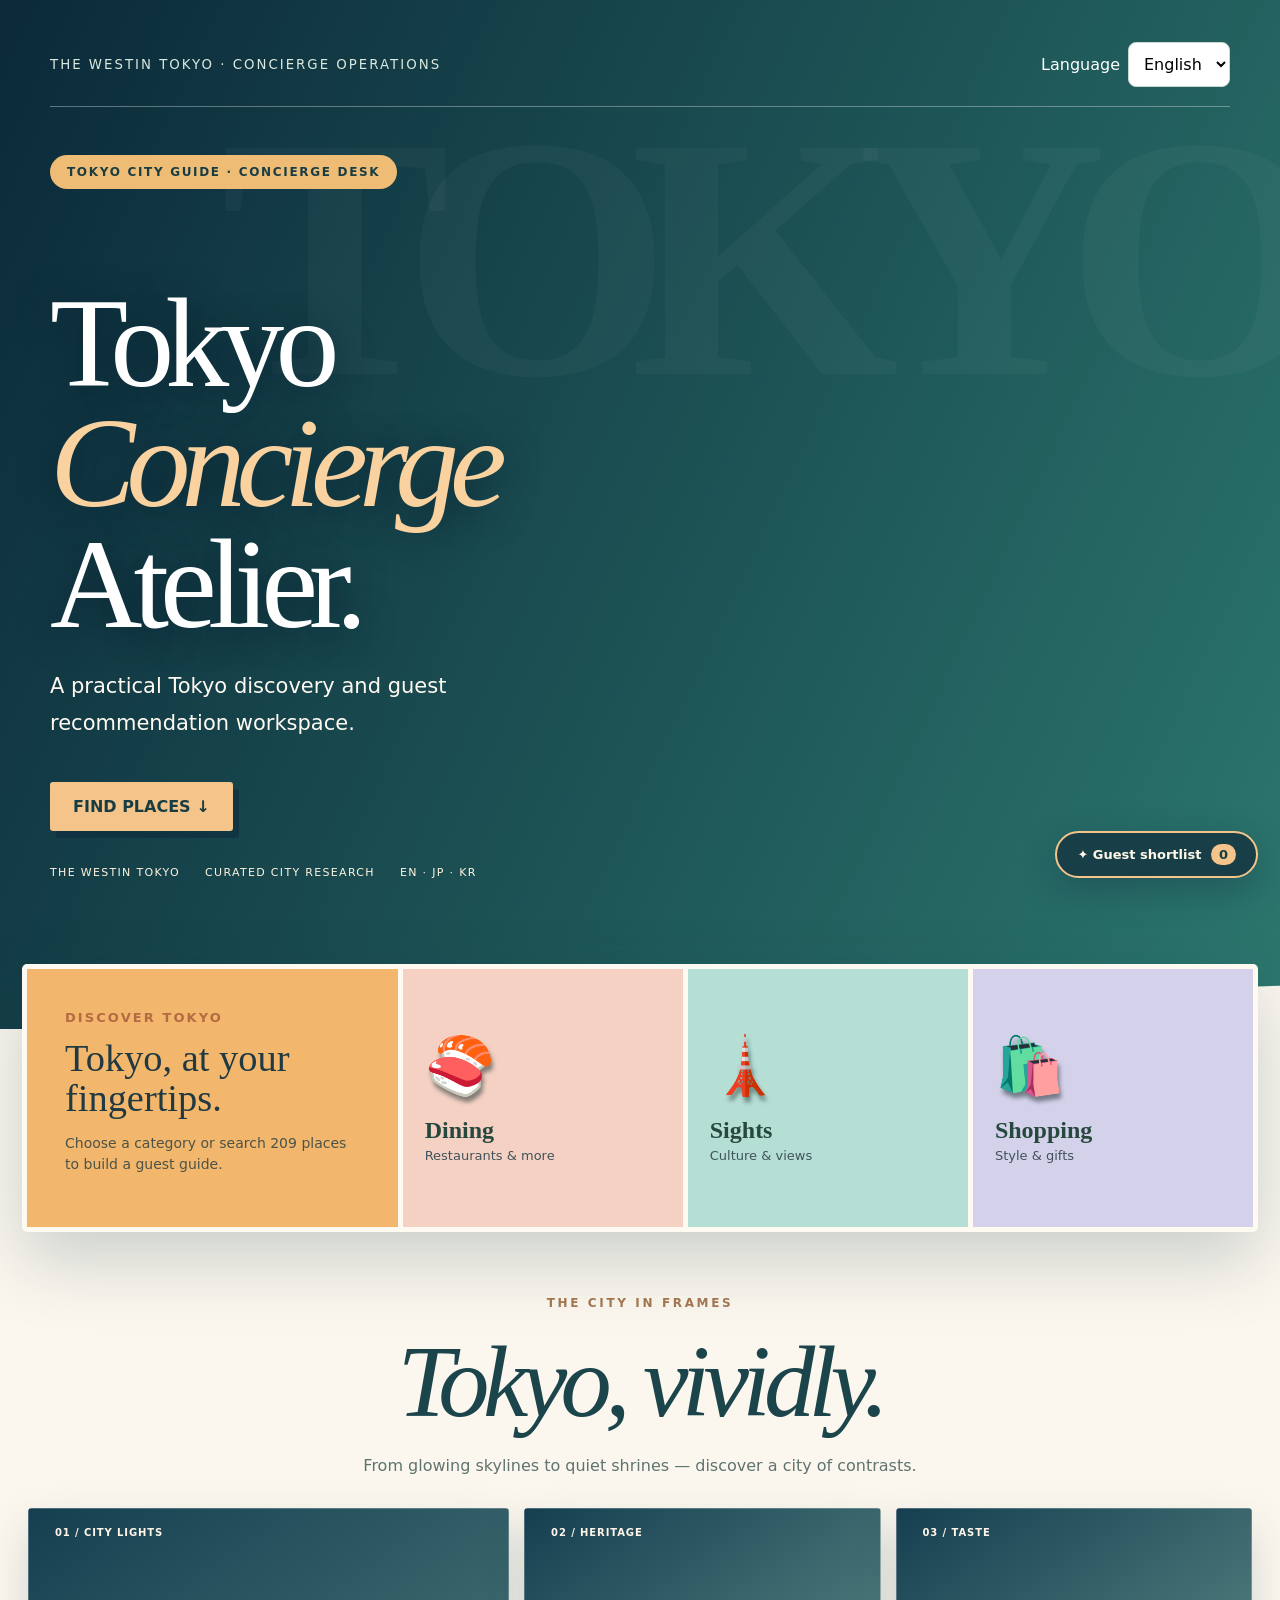
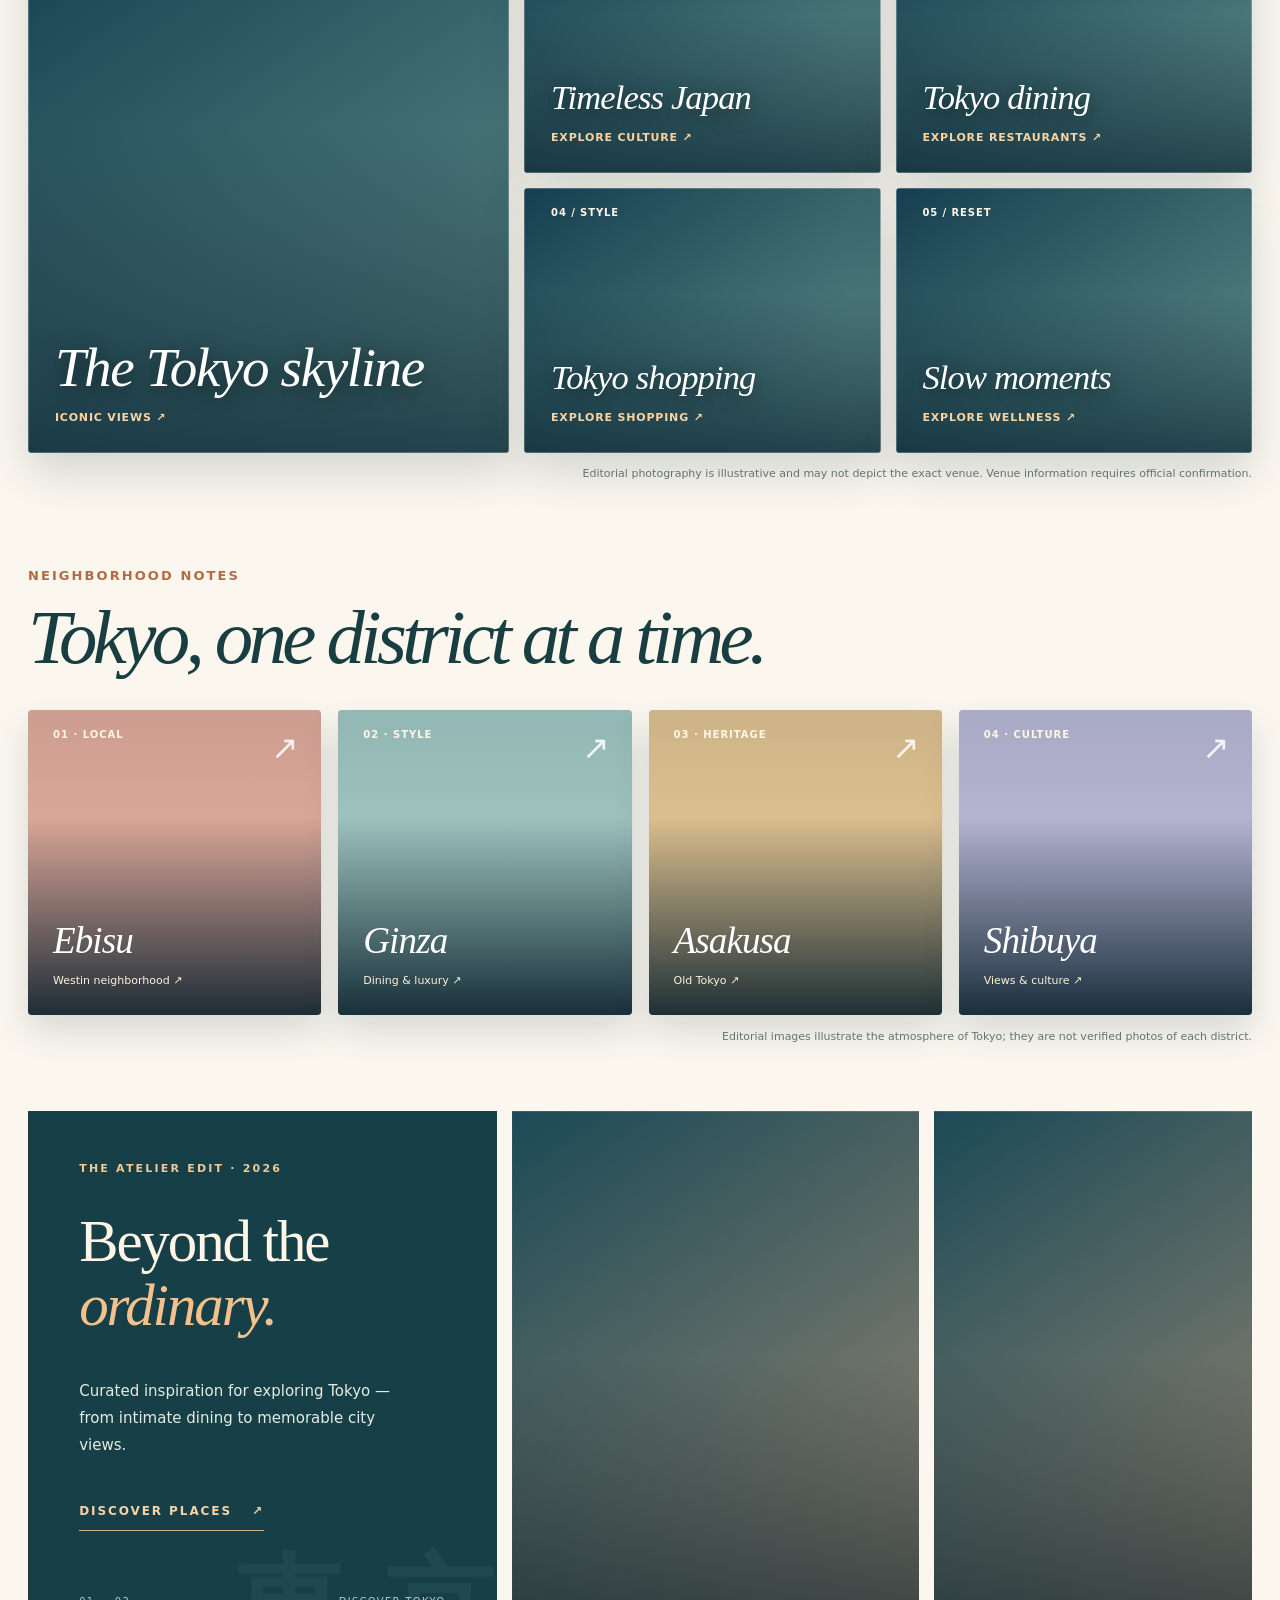
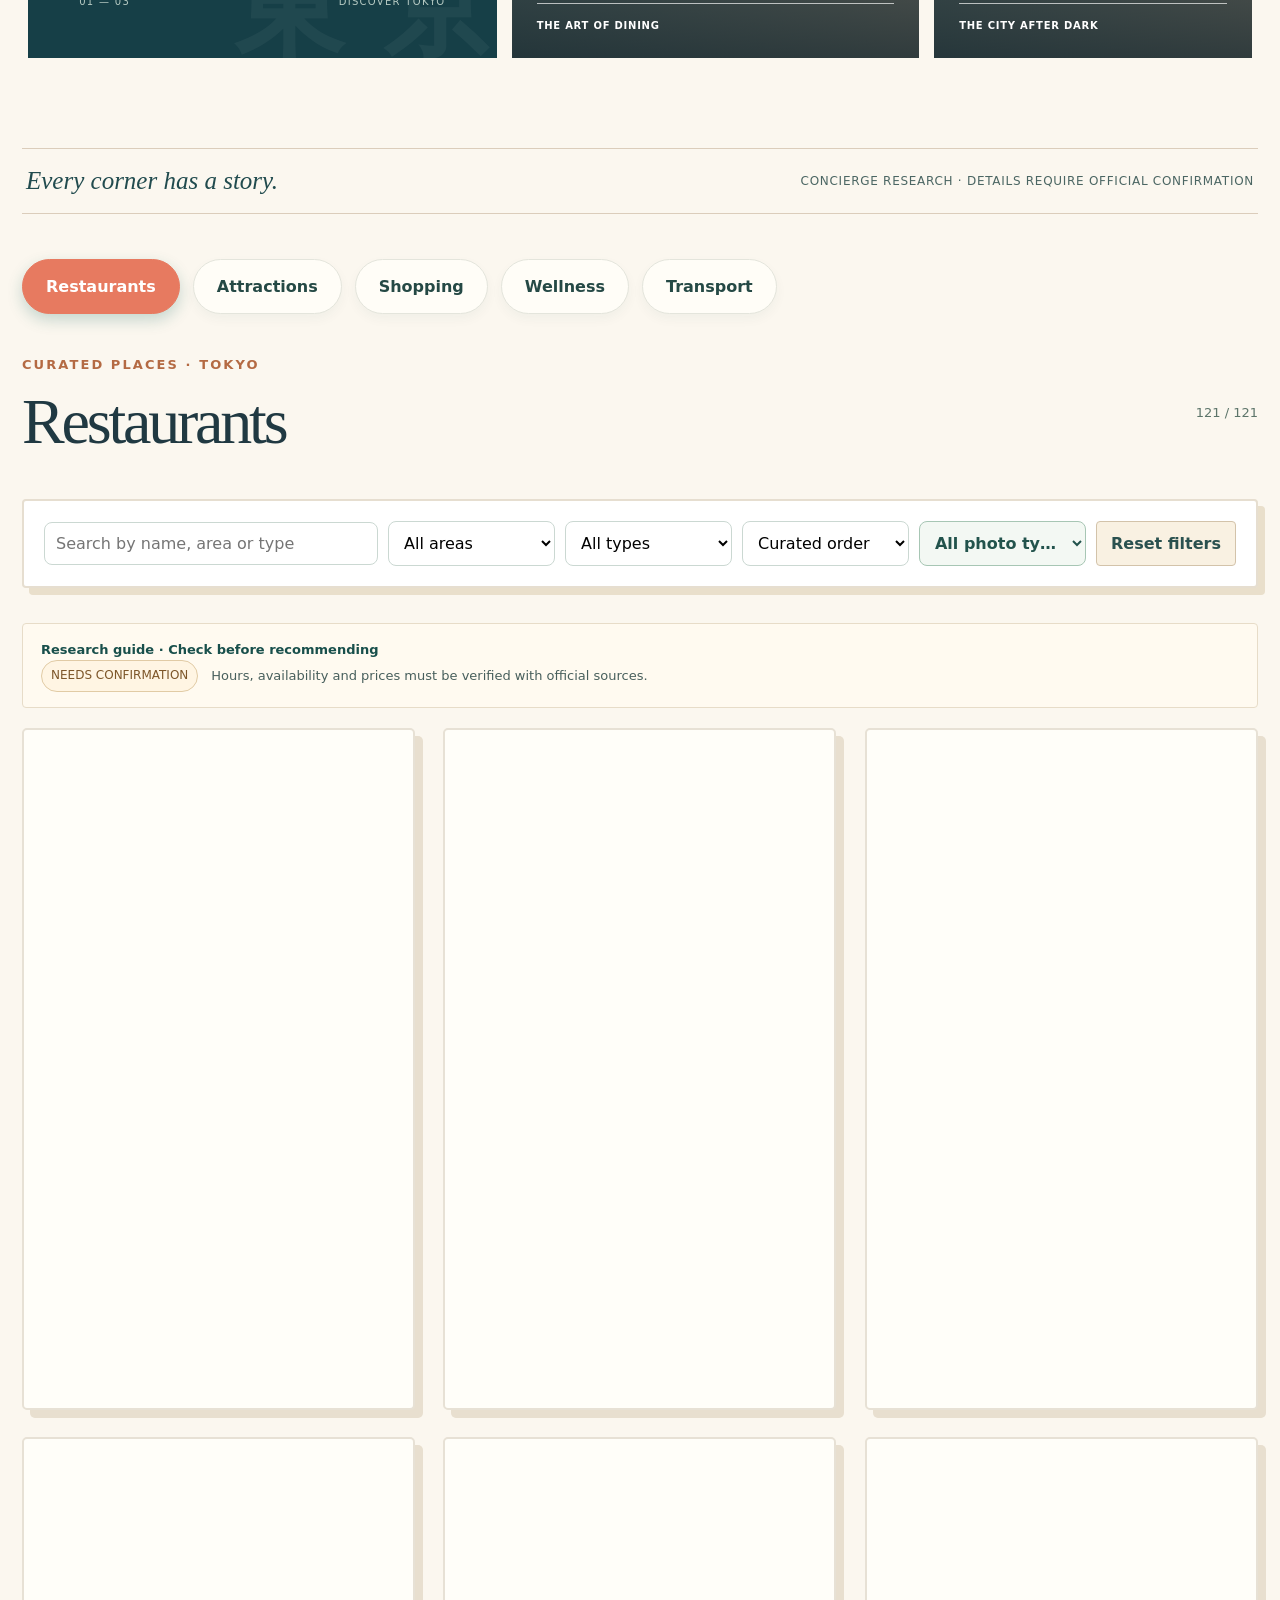
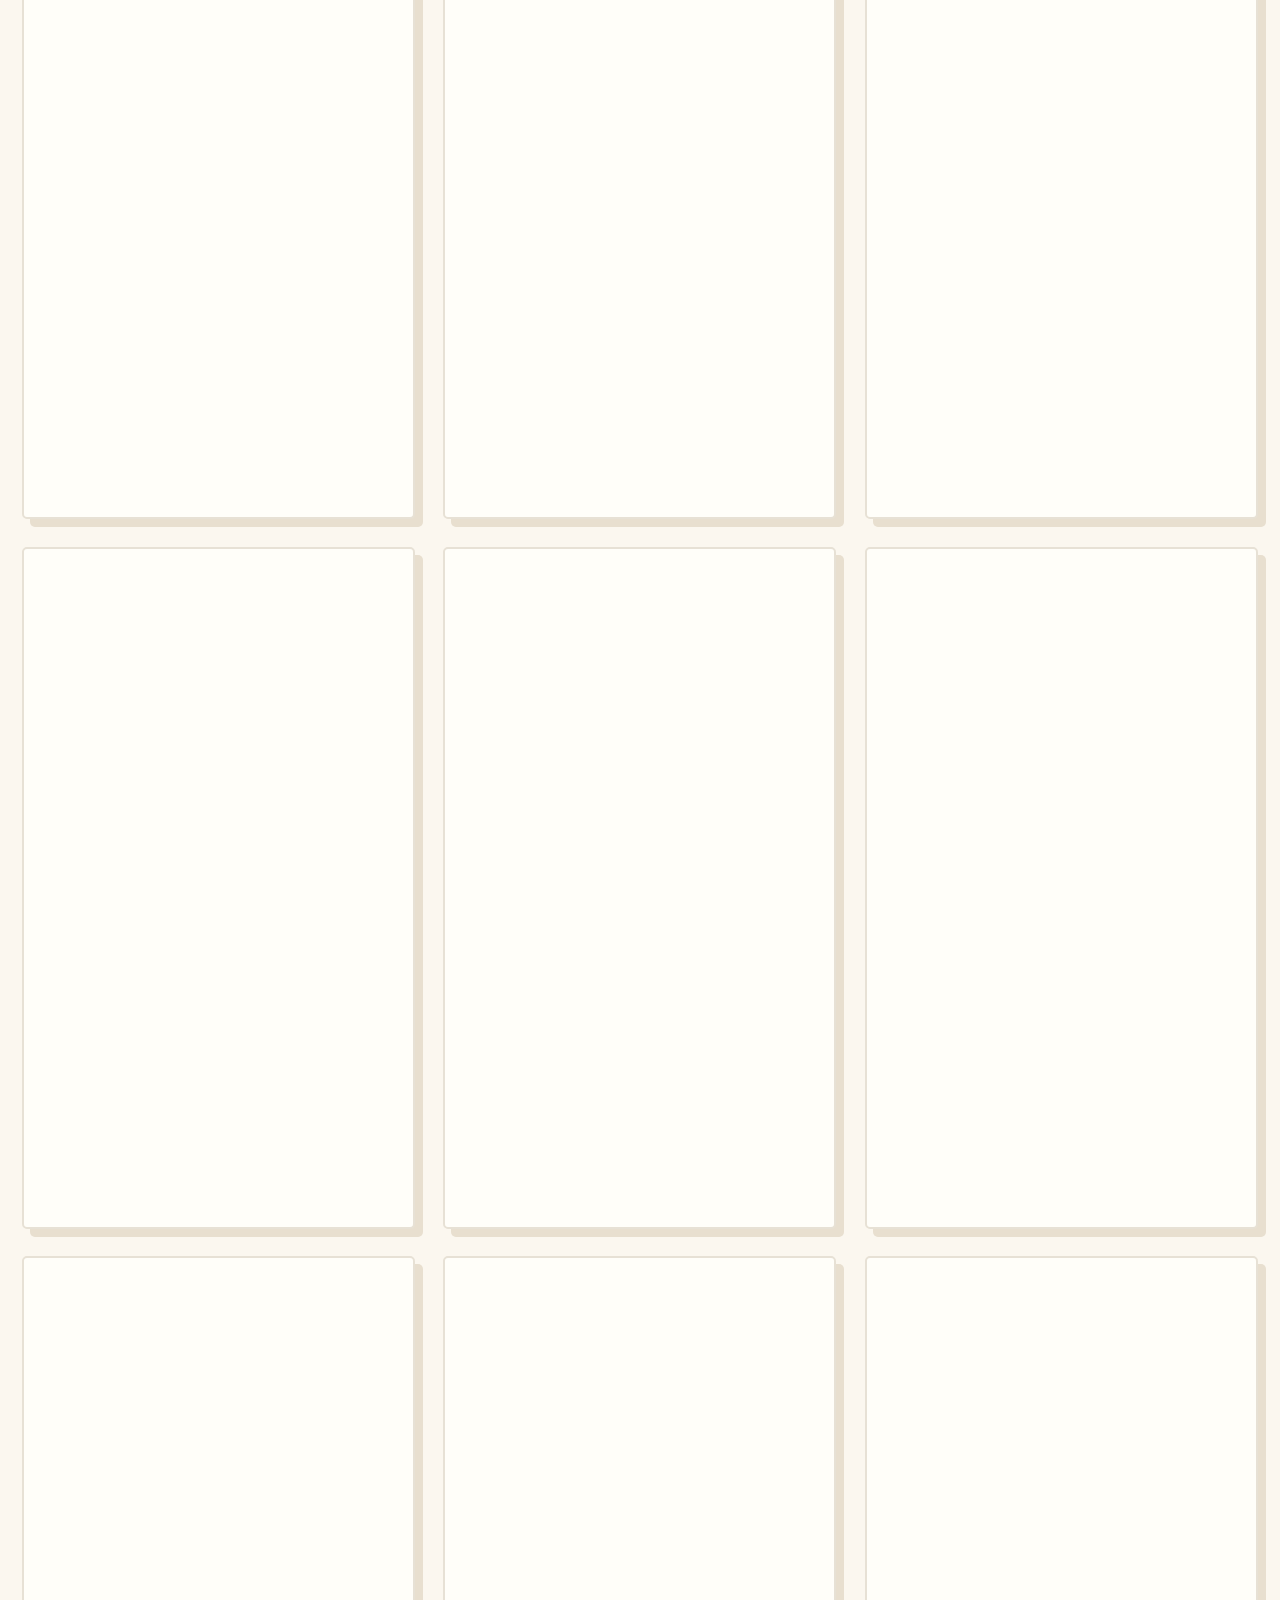
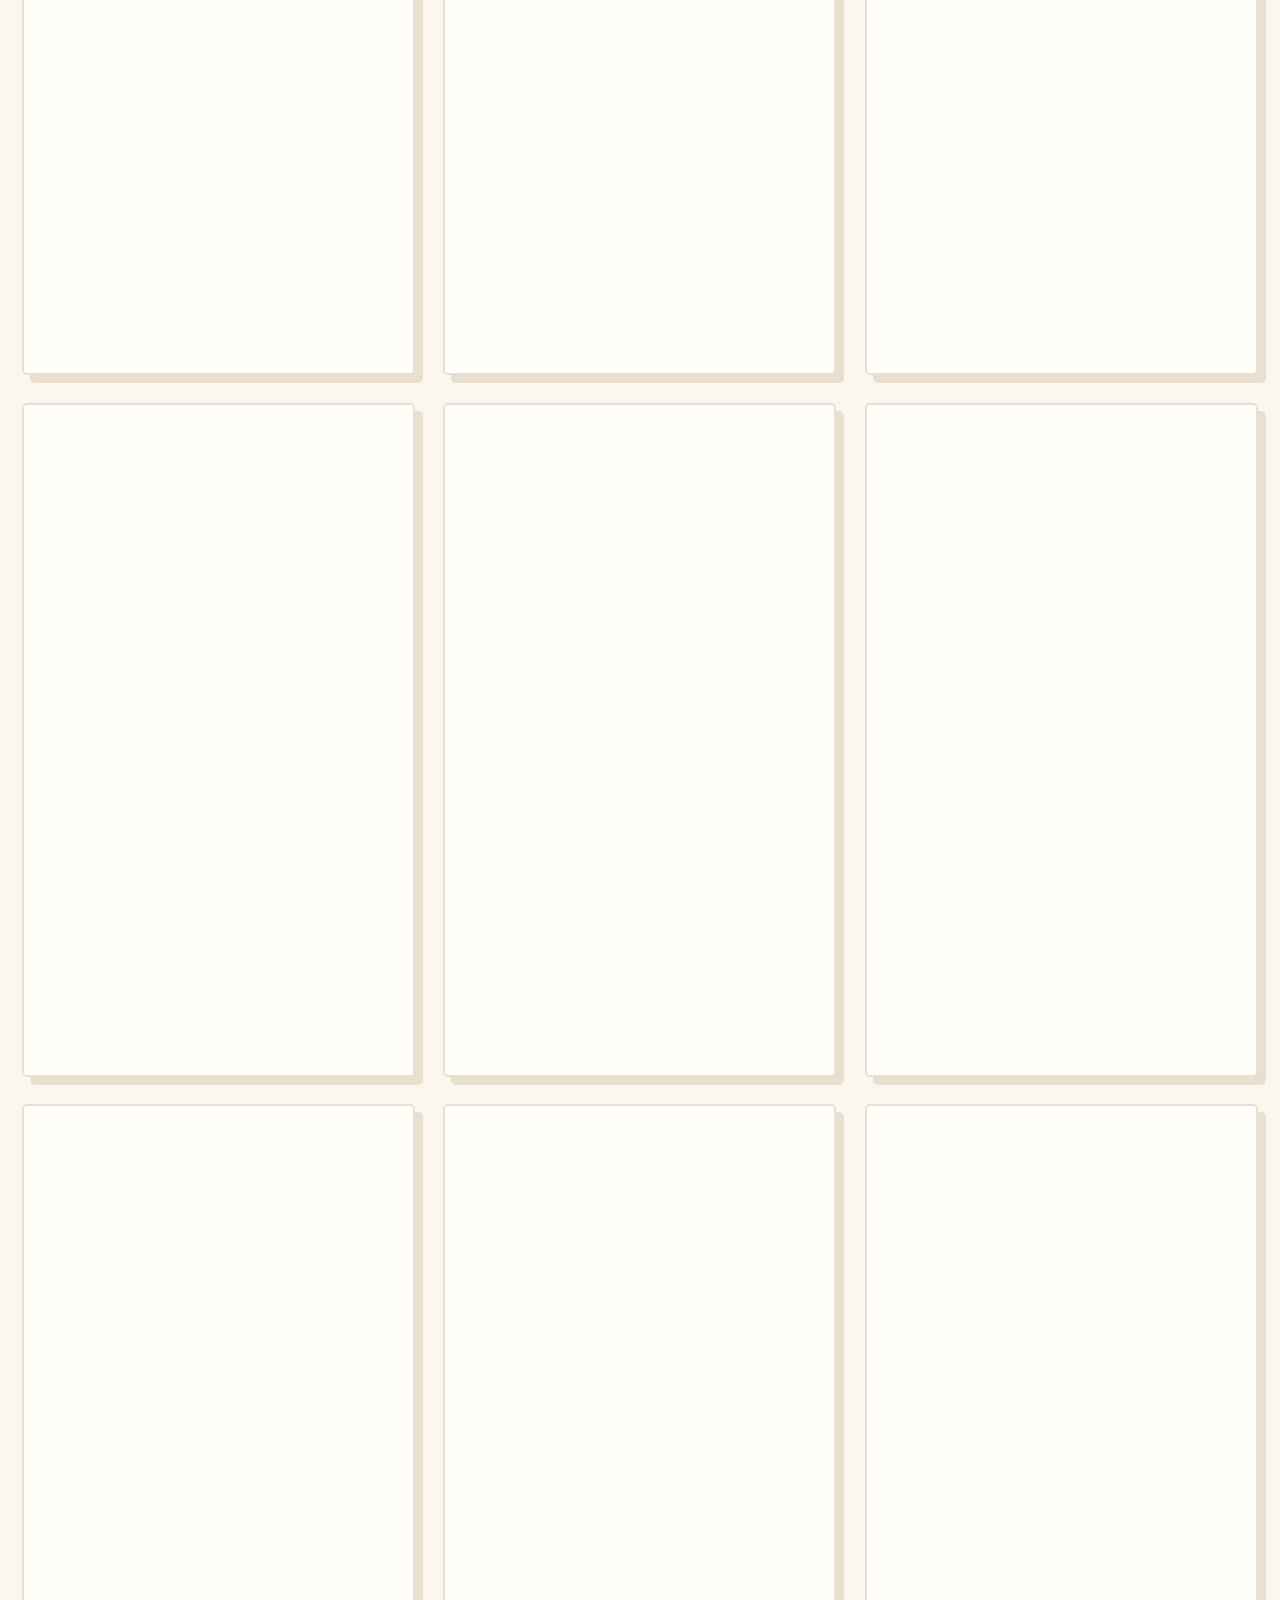
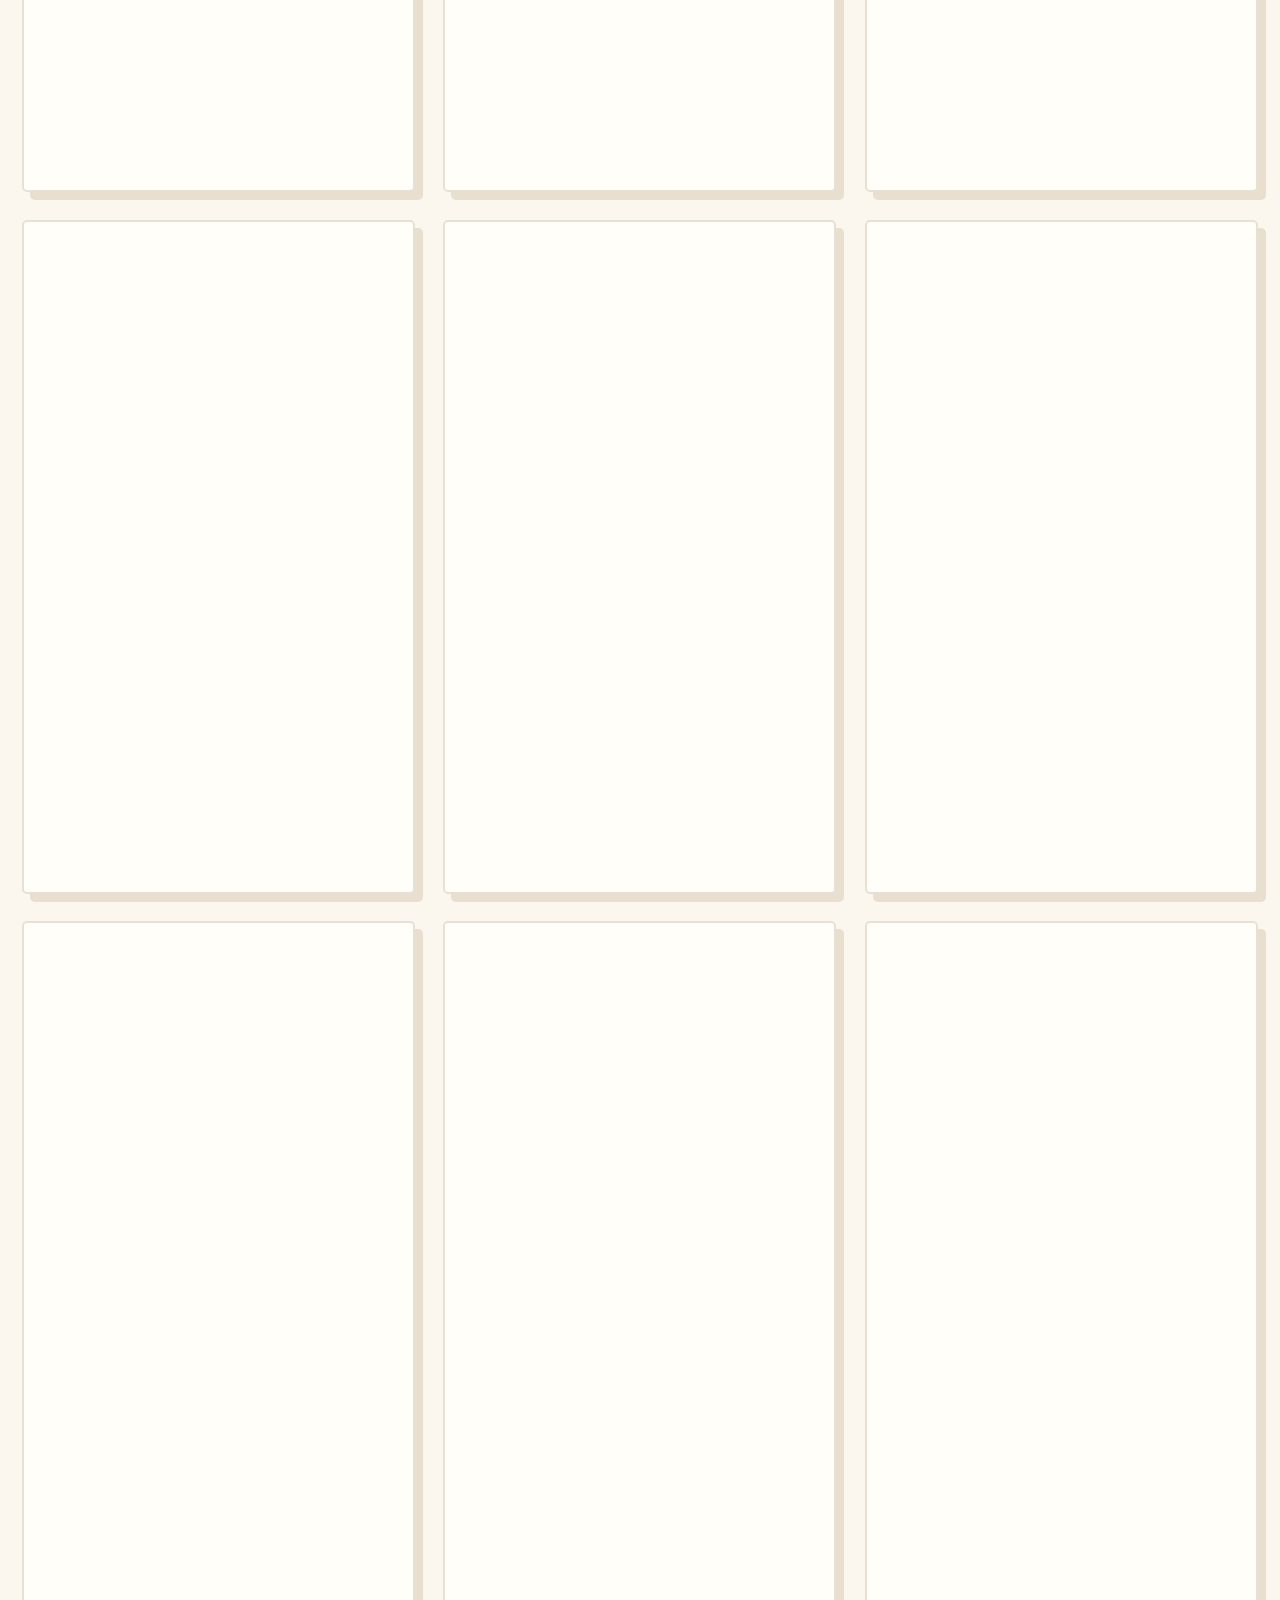
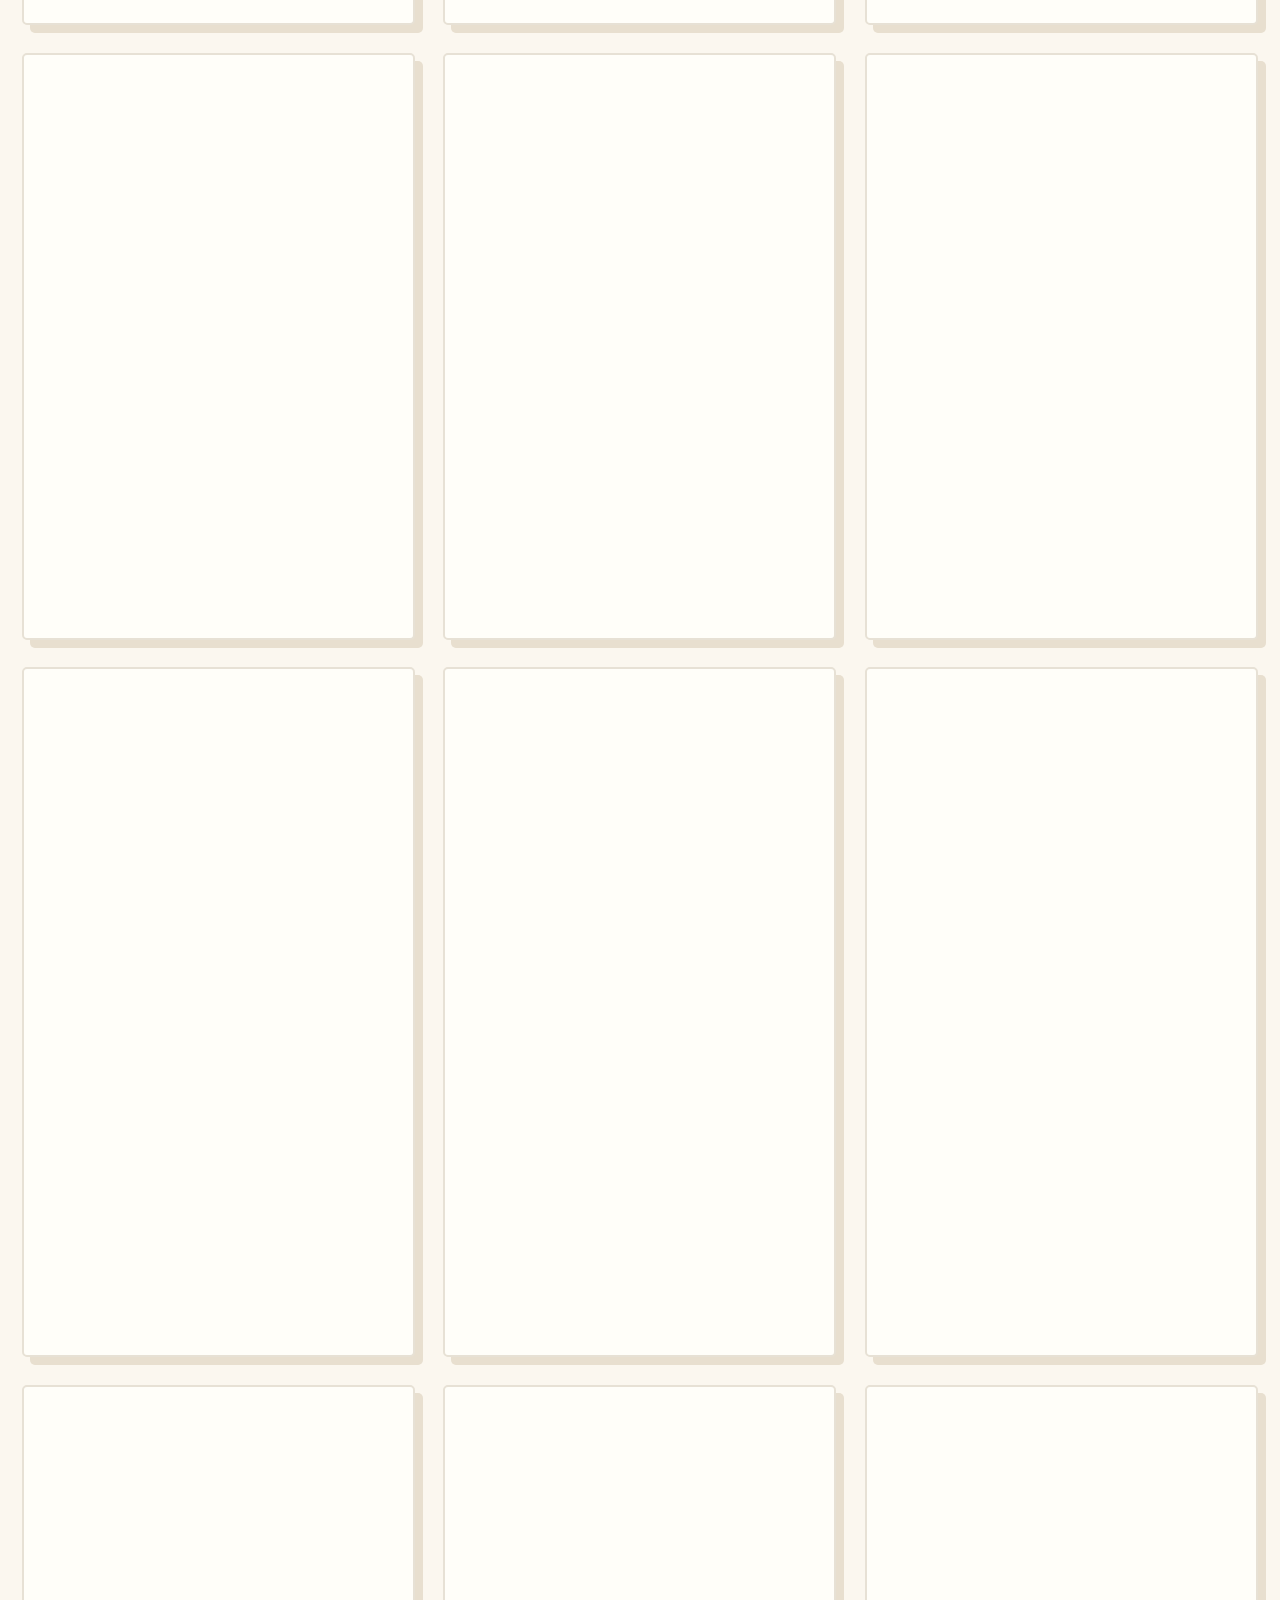
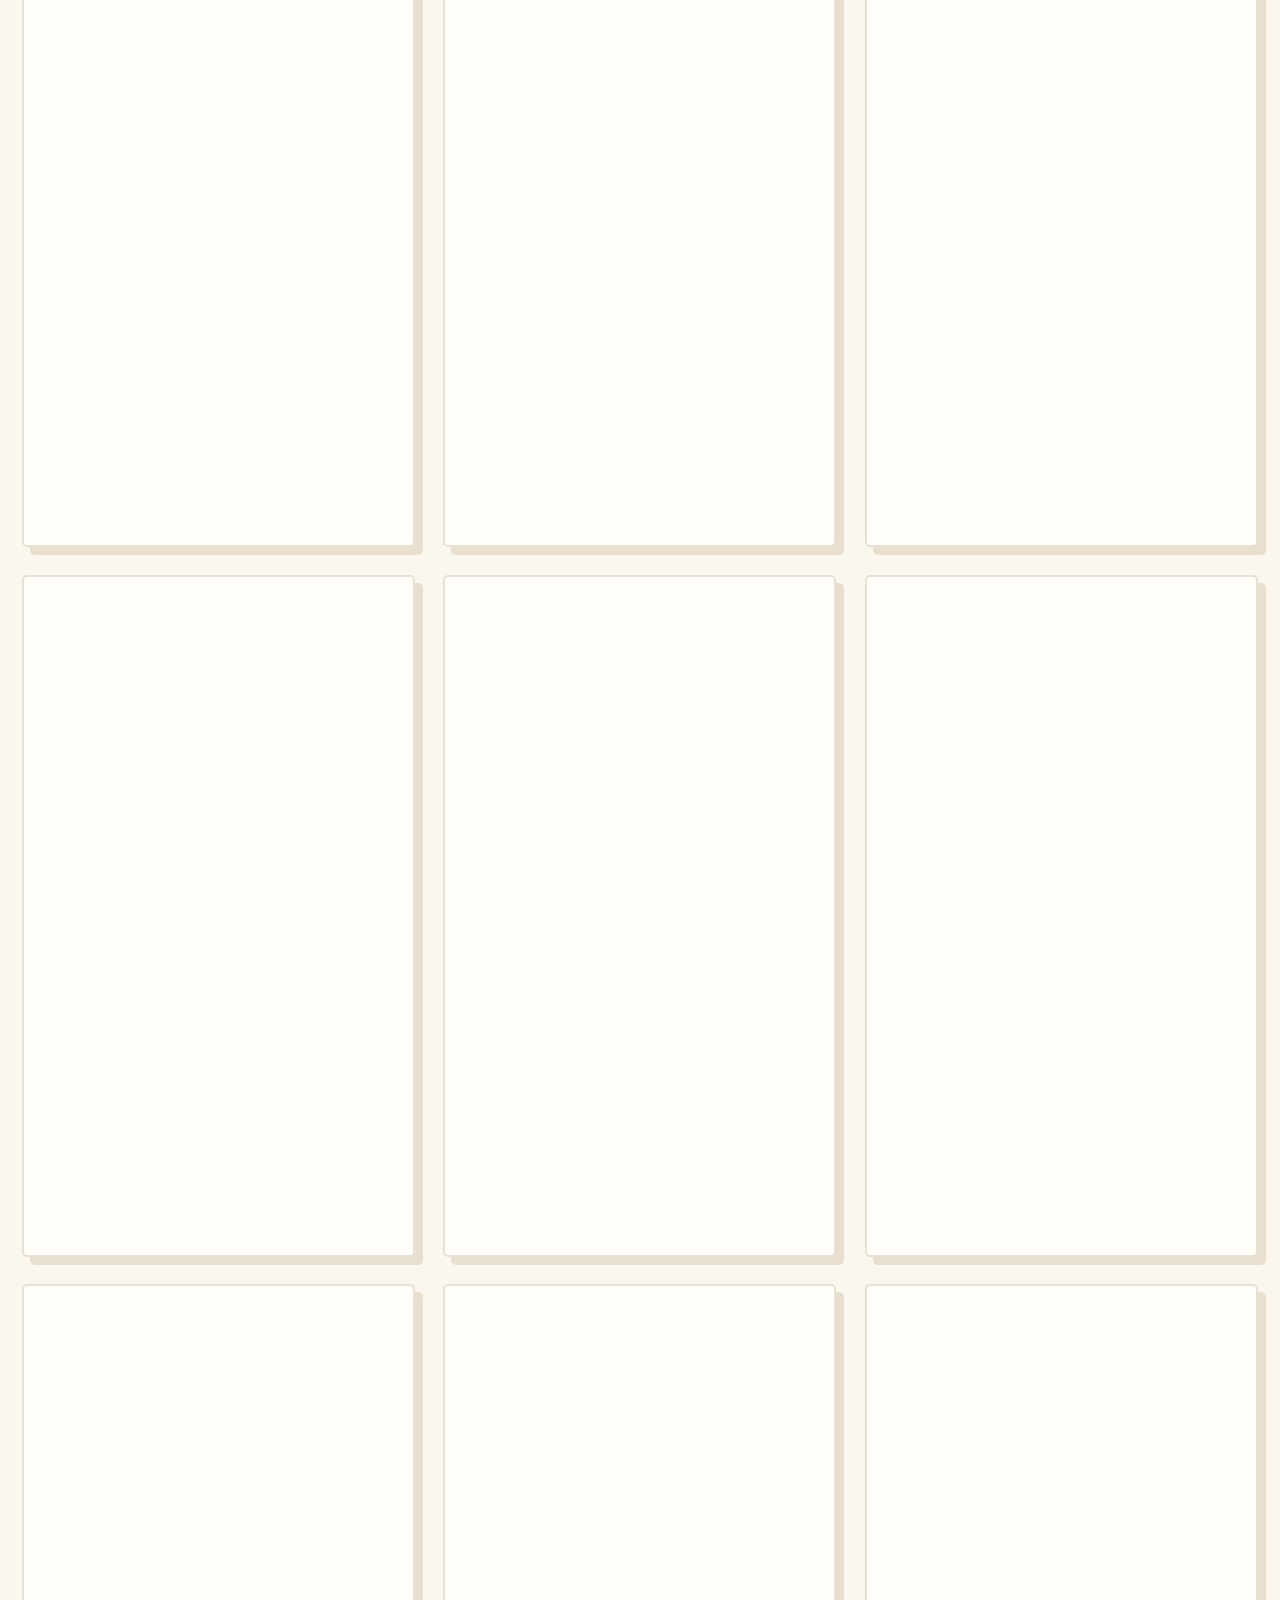
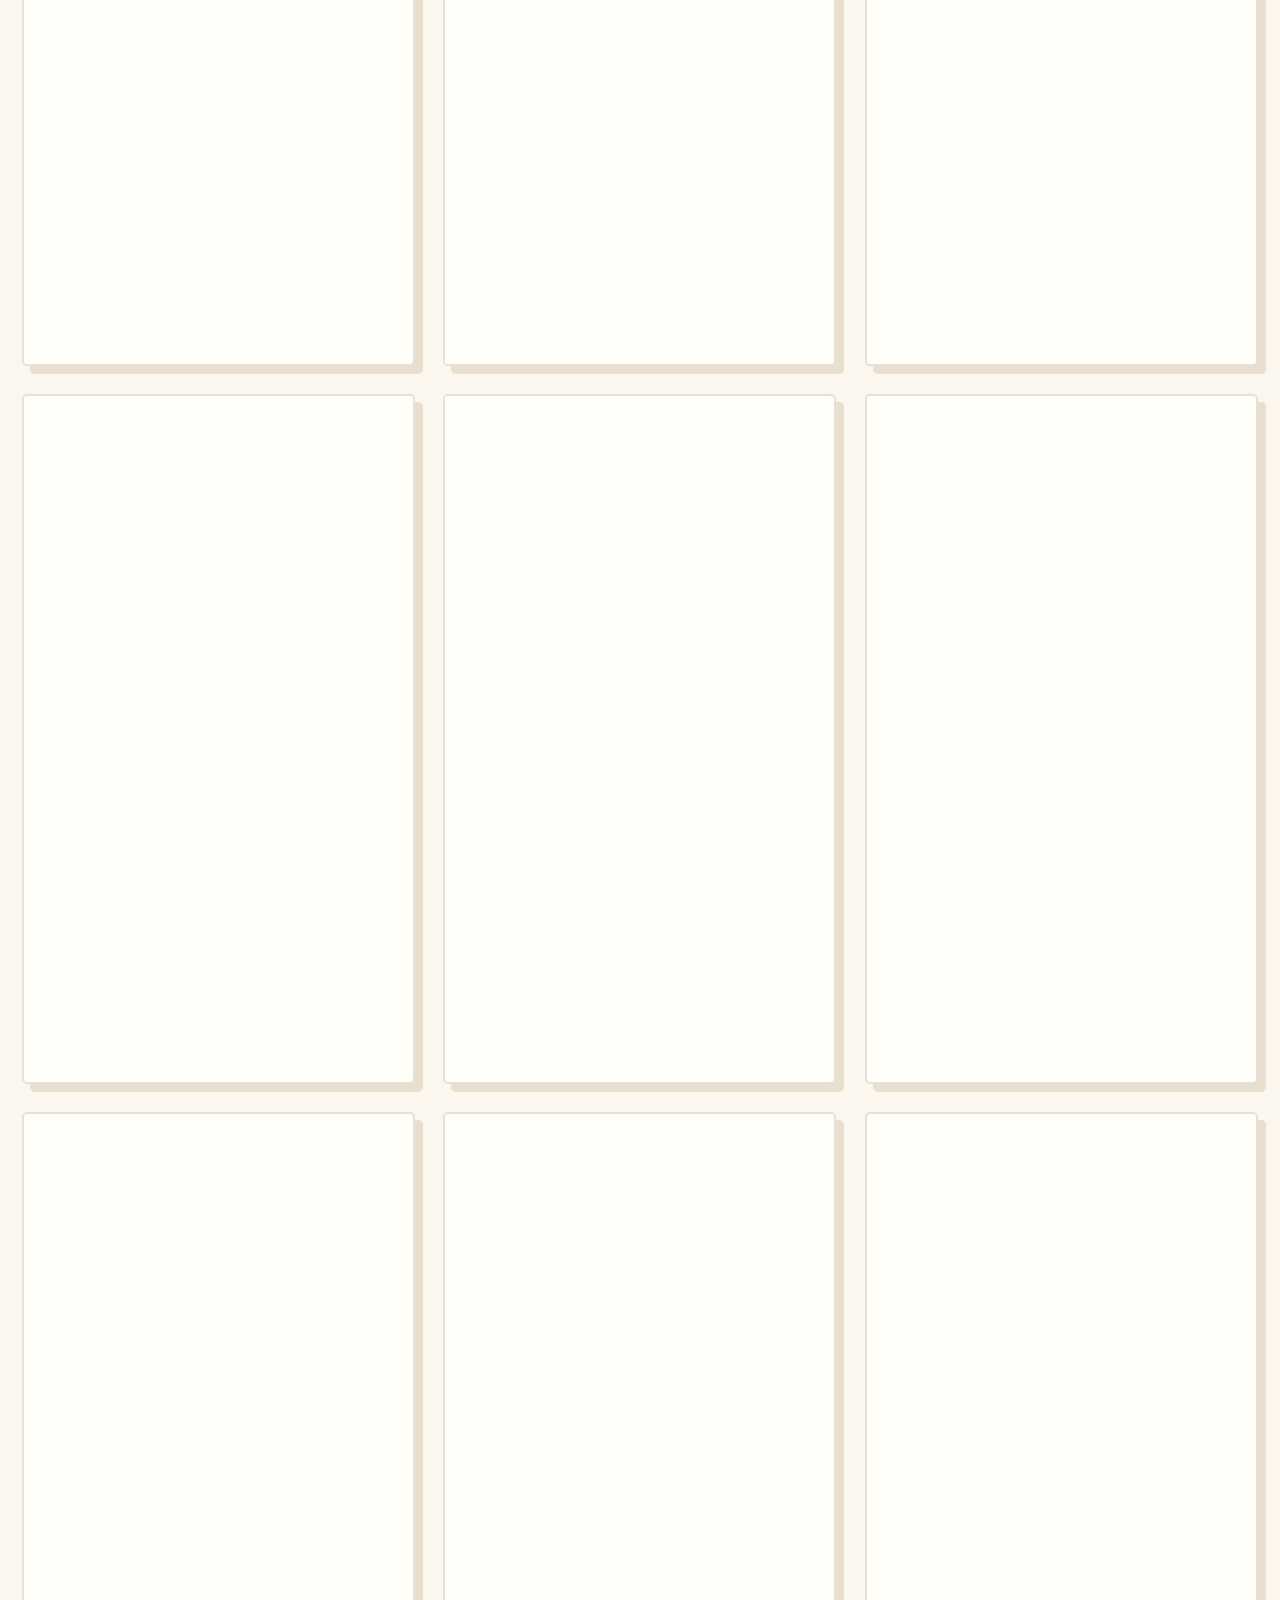
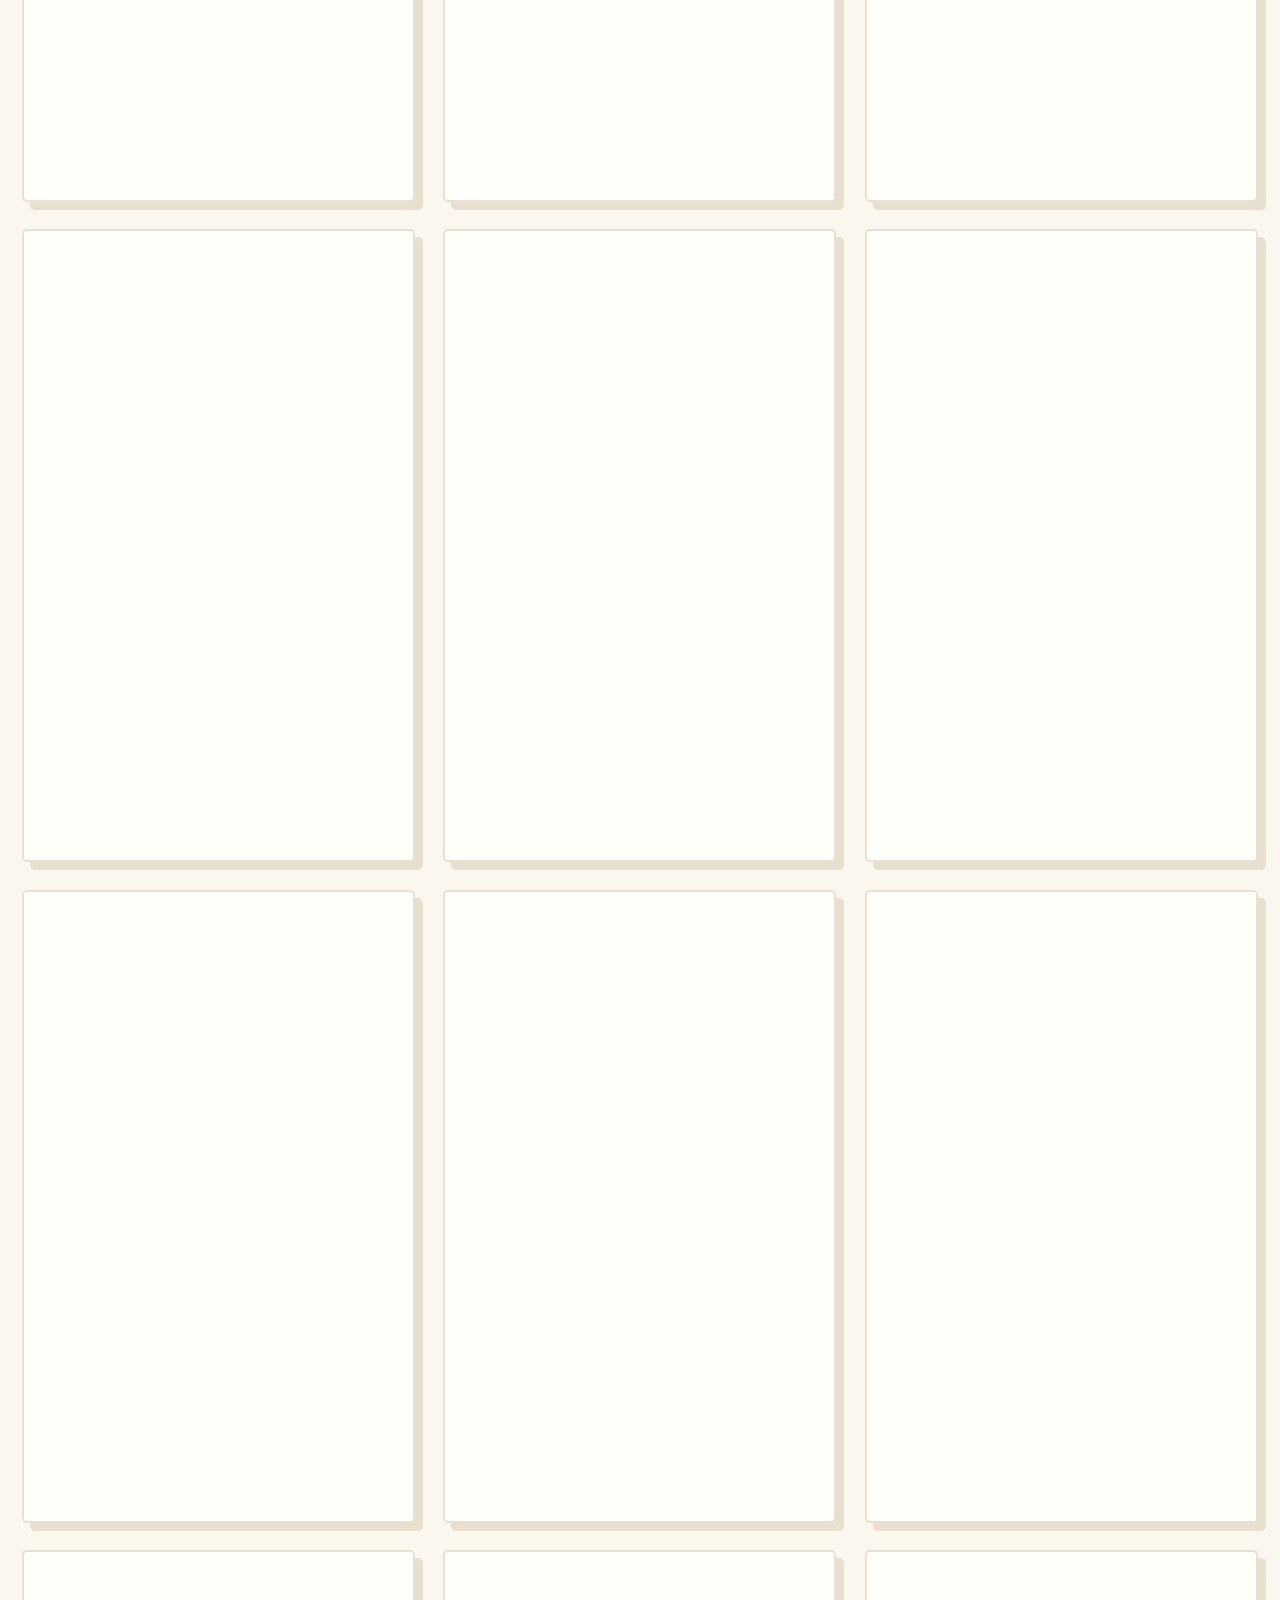
==== commit a93beb67: "Add 18 Unsplash reference photos for new restaurants (generic, not the venue) Co-Authored-By: Claude" ====
--- a/index.html
+++ b/index.html
@@ -17,7 +17,7 @@
 <script src="assets/atelier-catalog.js?v=20261021-b"></script>
 <script src="assets/atelier-sources.js?v=20261021-b"></script>
 <script src="assets/atelier-media.js?v=20261021-b"></script>
-<script src="assets/atelier-image-policy.js?v=20261023-photo-status"></script>
+<script src="assets/atelier-image-policy.js?v=20261027-stock-new-venues"></script>
 <script src="assets/atelier-manual-photos.js?v=20261022-manual-photos"></script>
 <script src="assets/atelier-illustration.js?v=20261022-manual-photos"></script>
 <script src="assets/atelier-search.js?v=20261021-a"></script>
